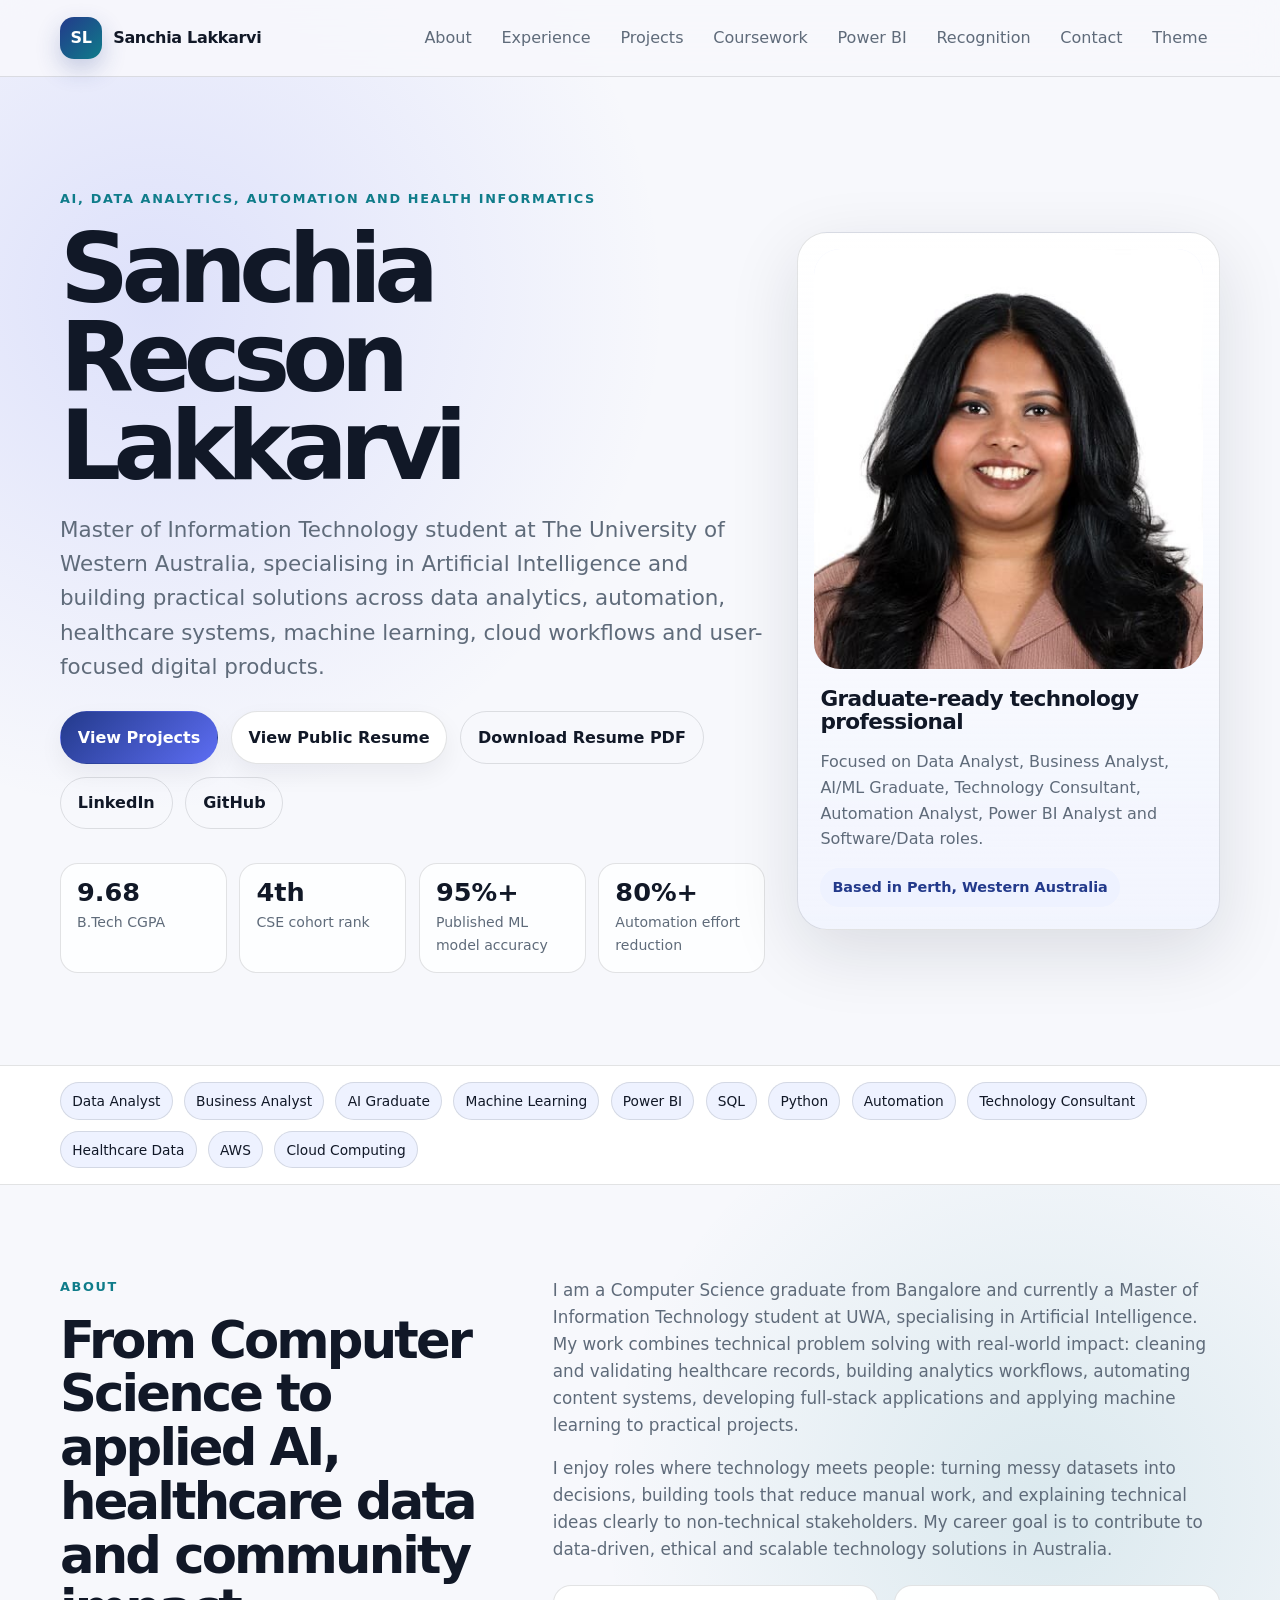
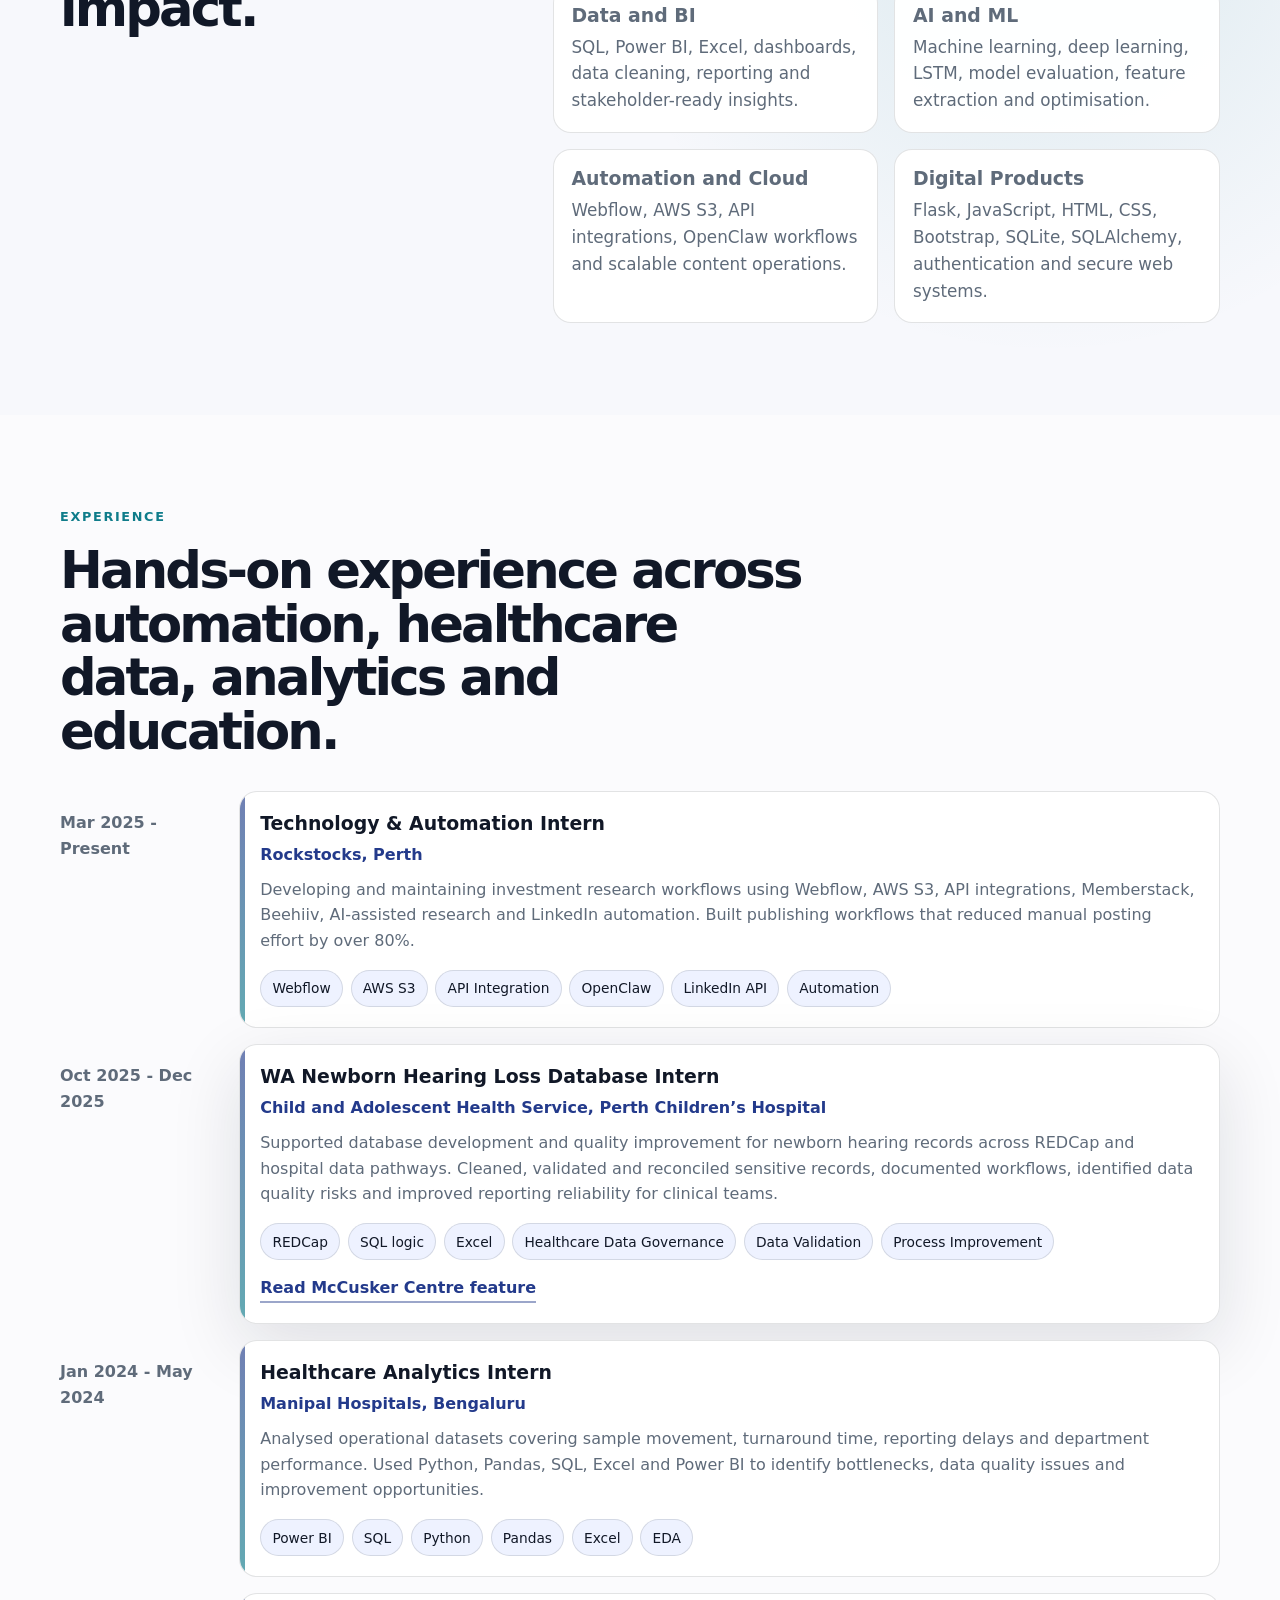
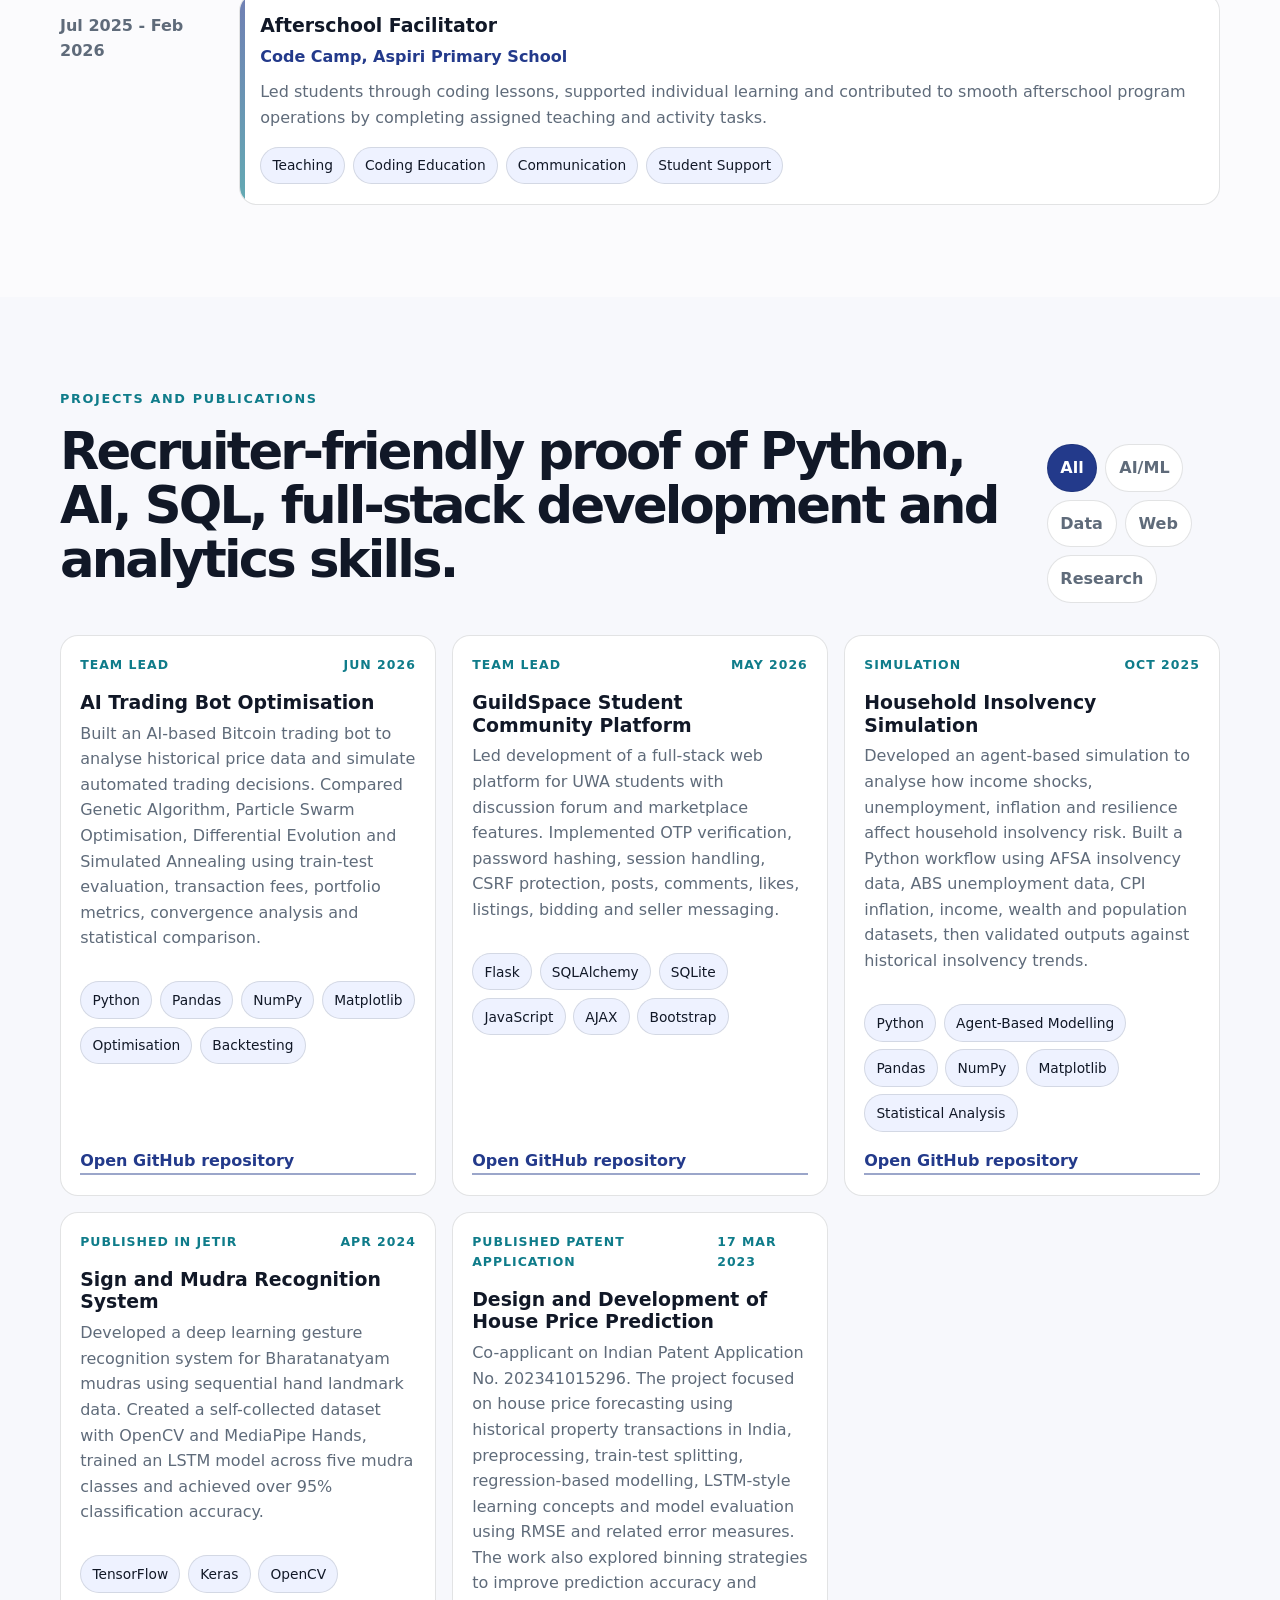
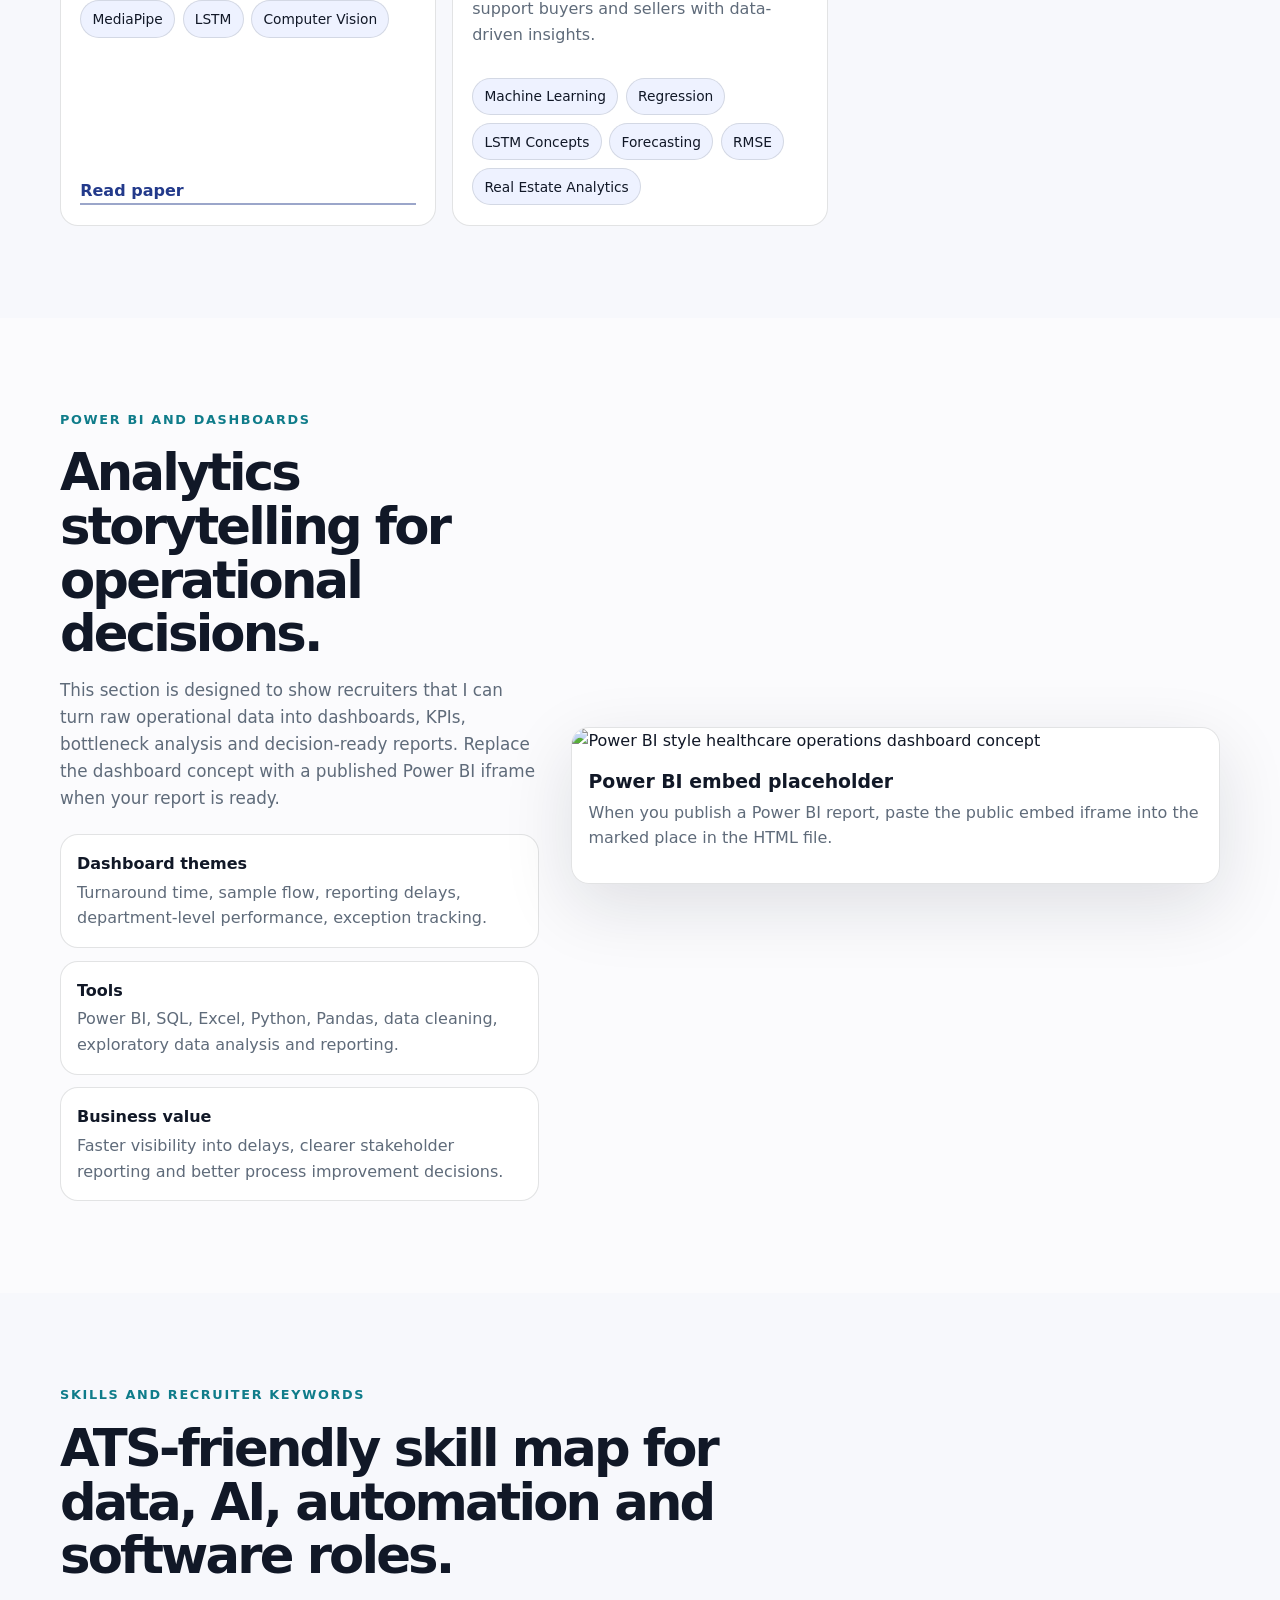
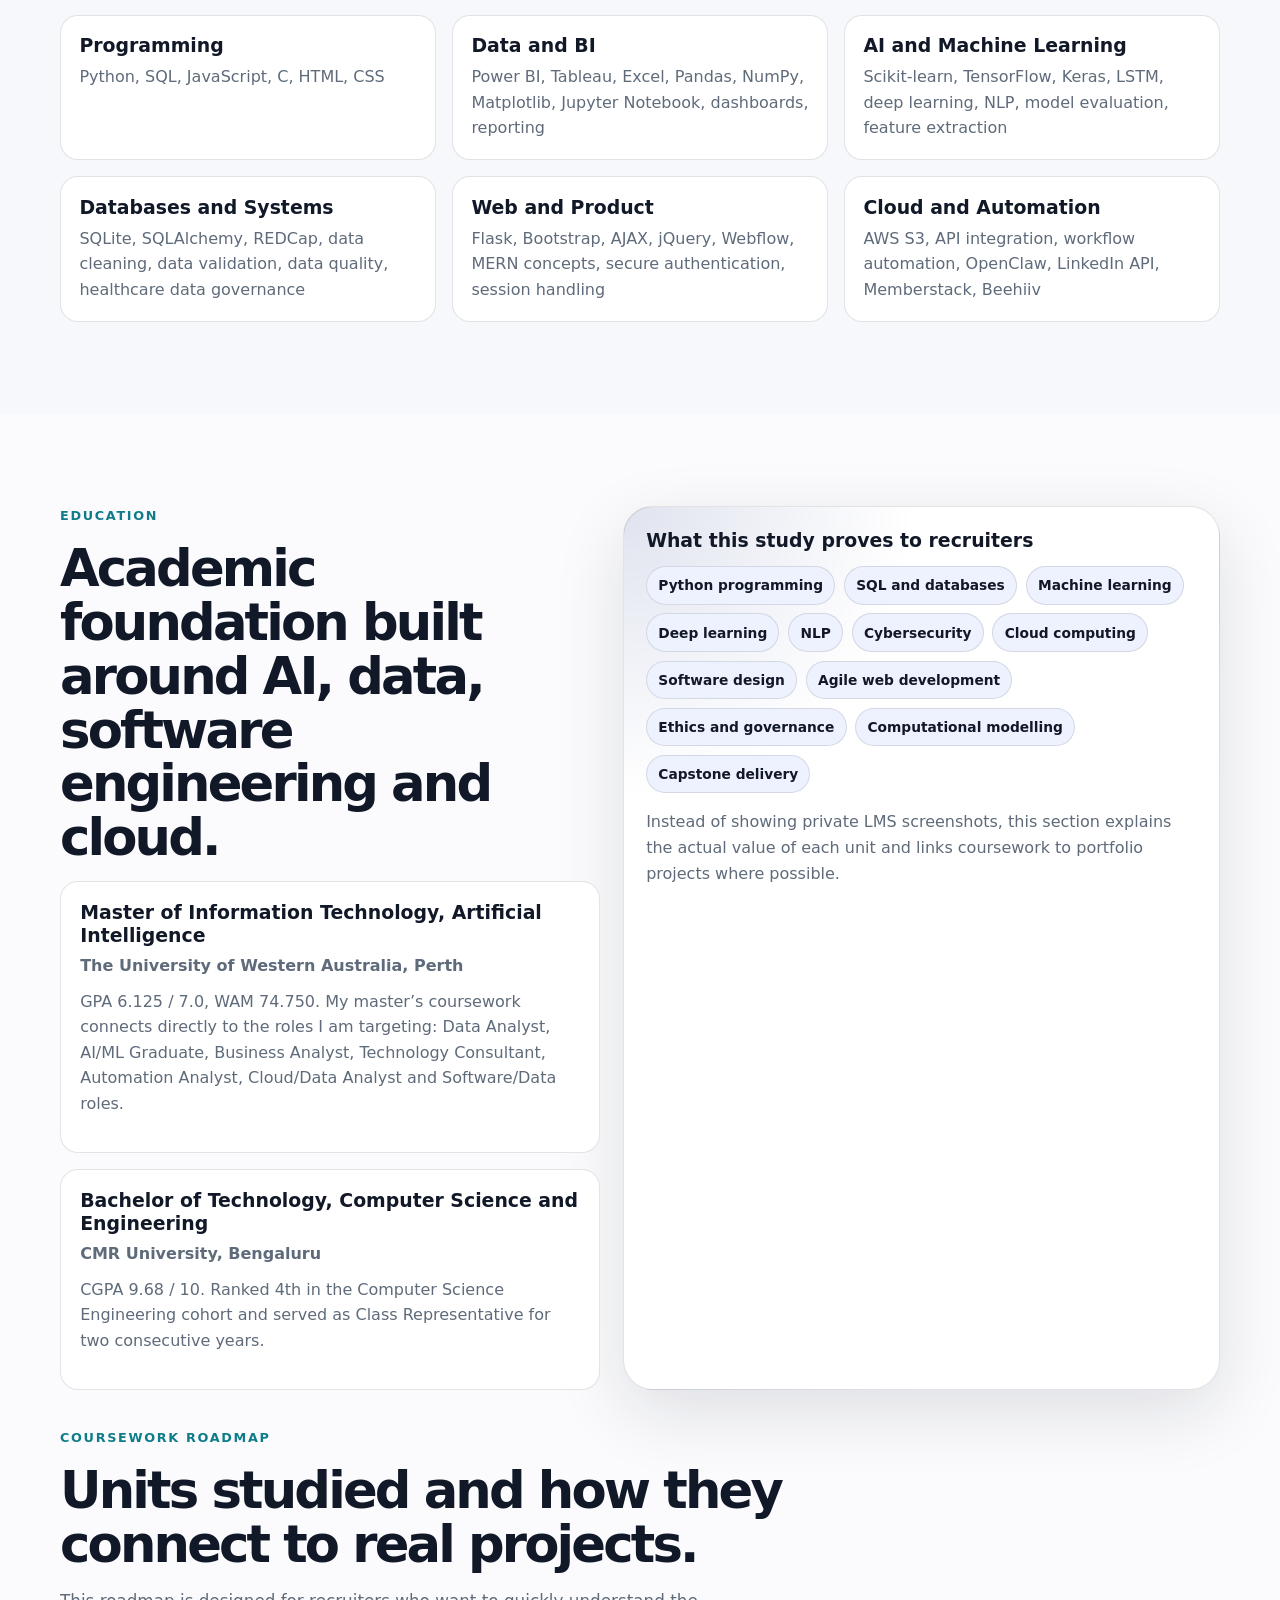
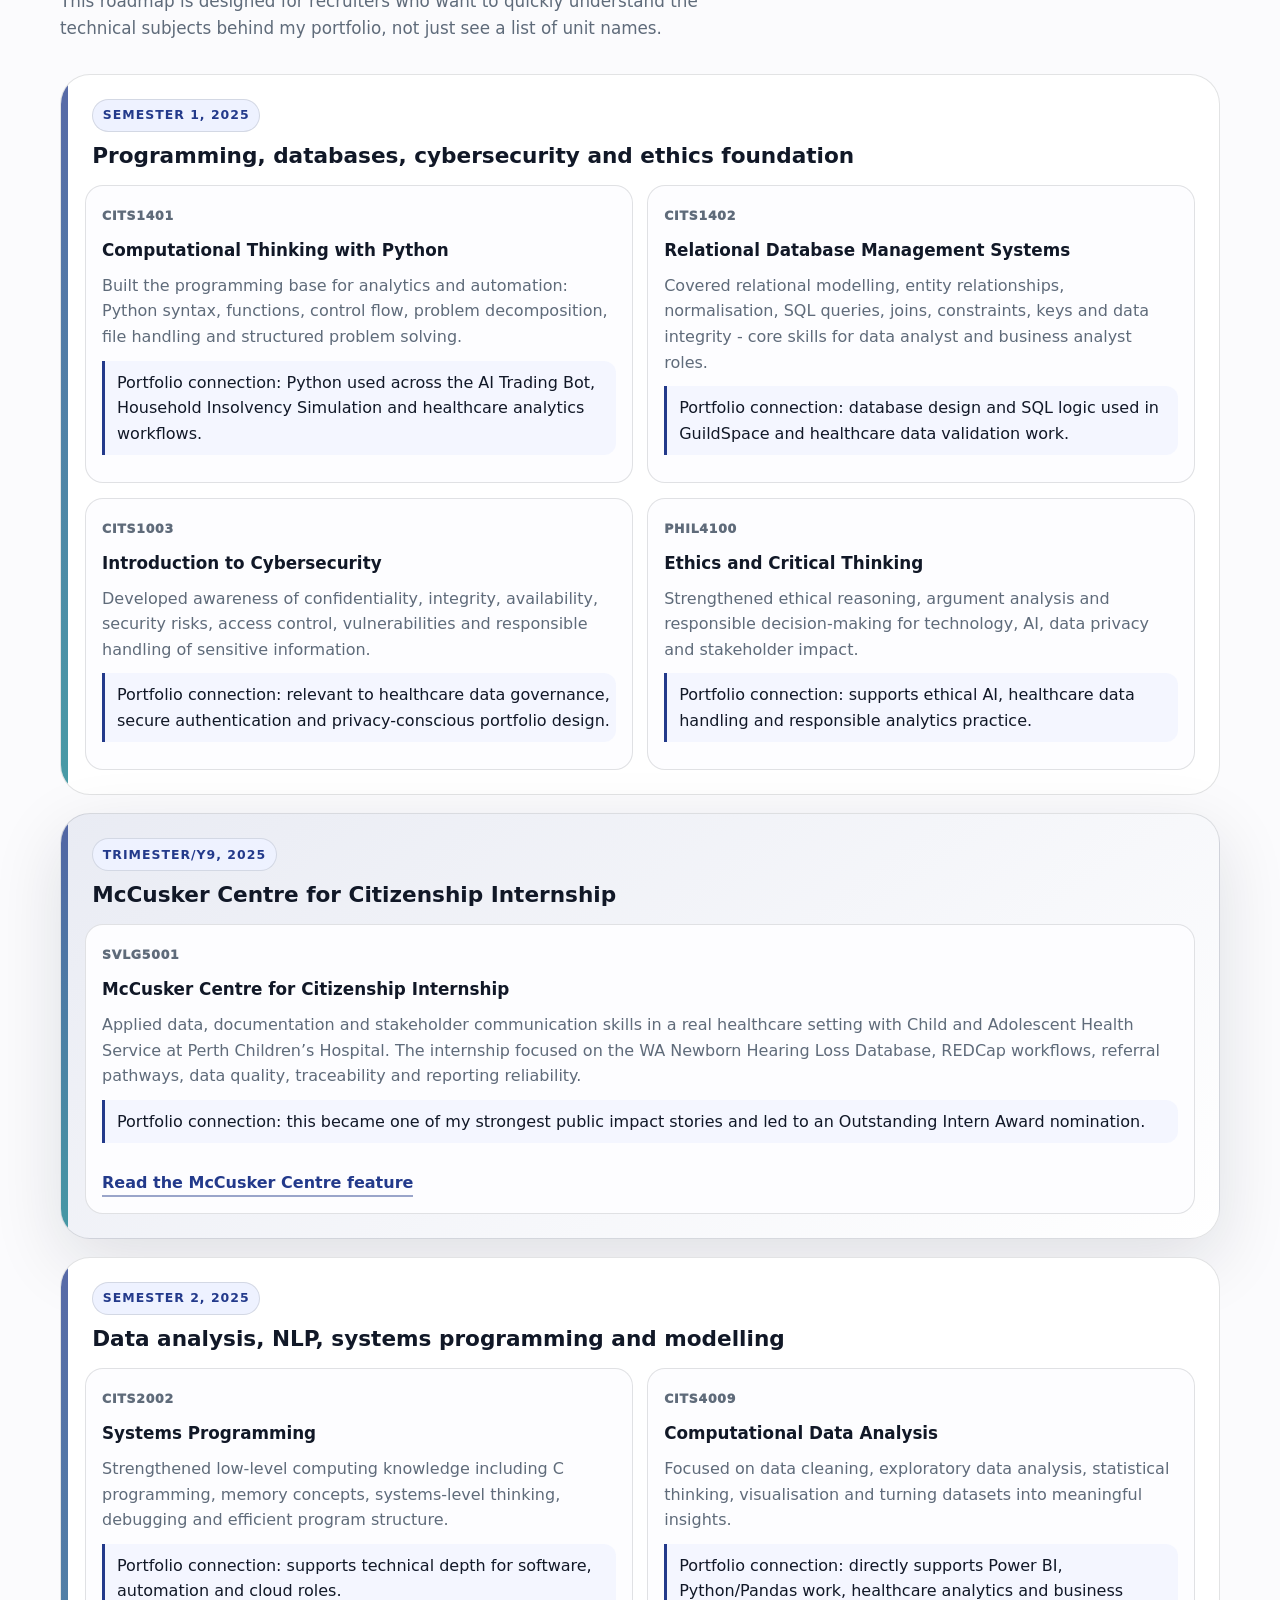
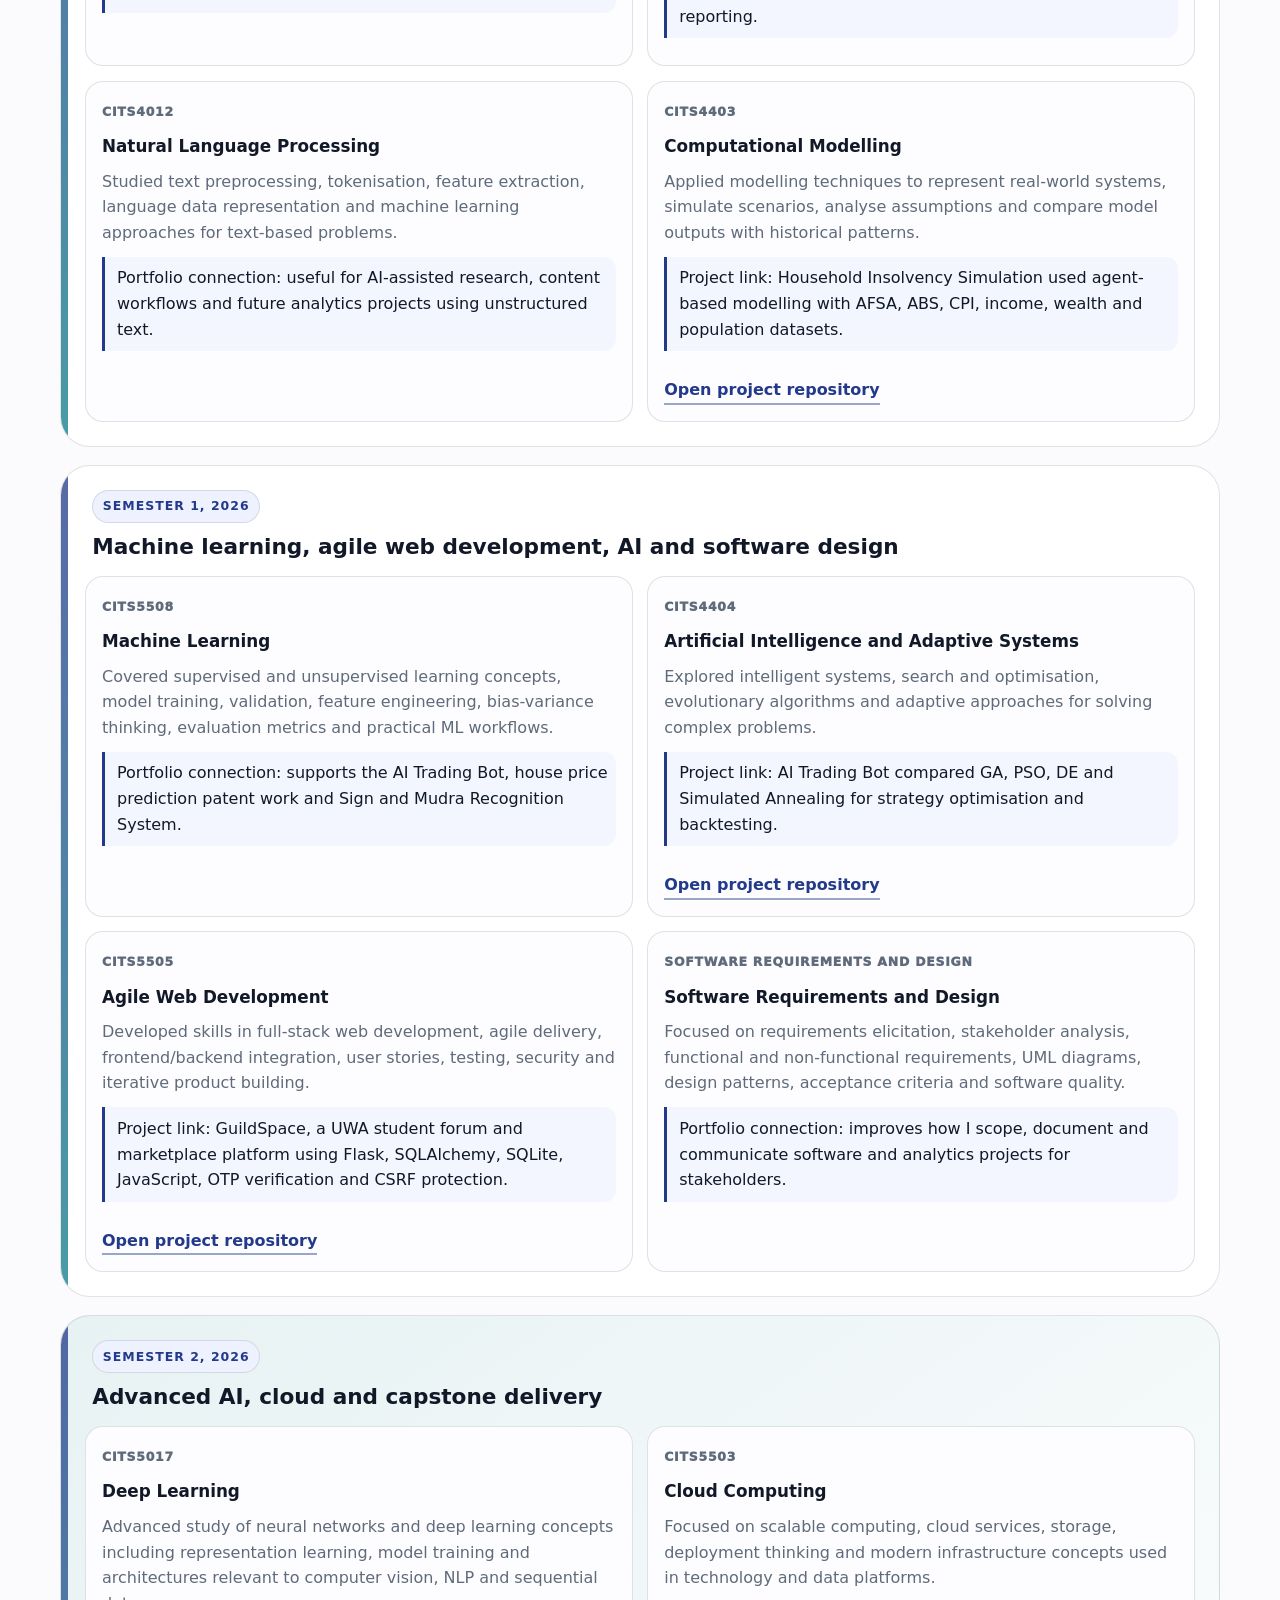
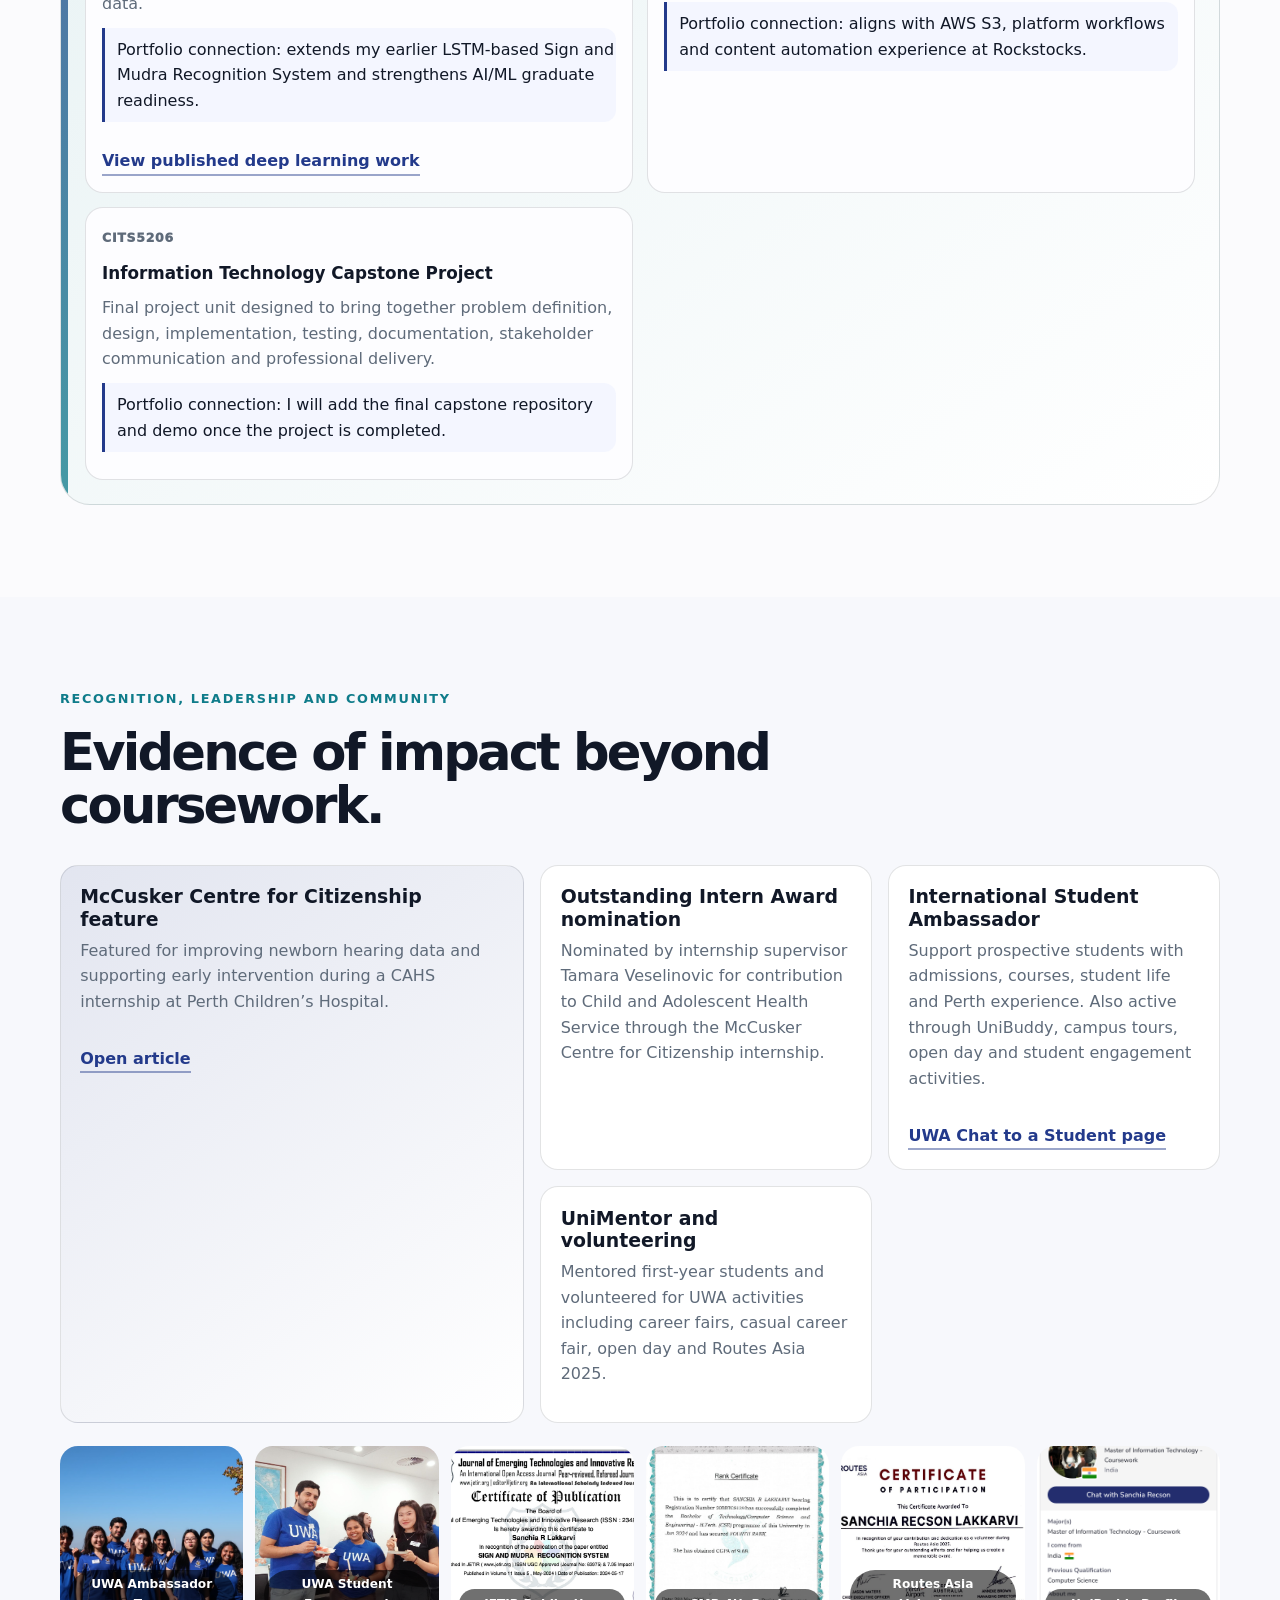
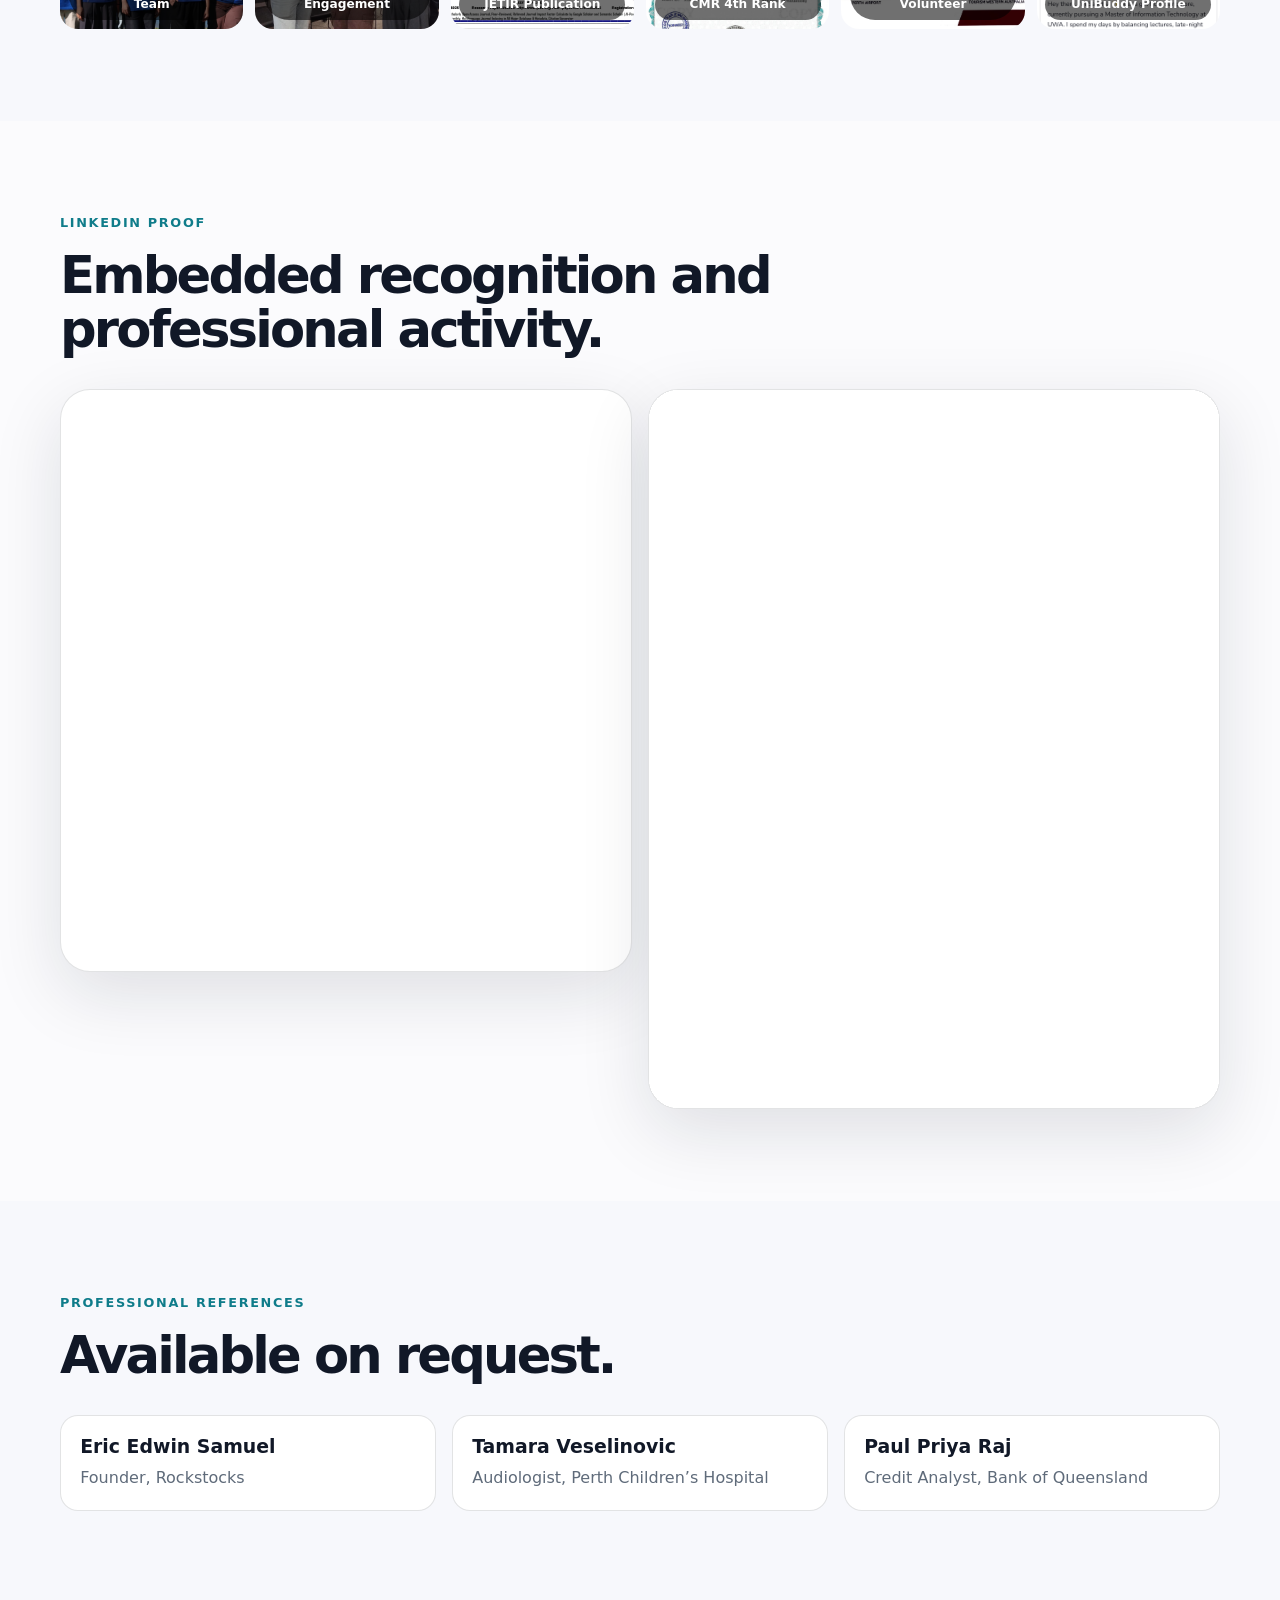
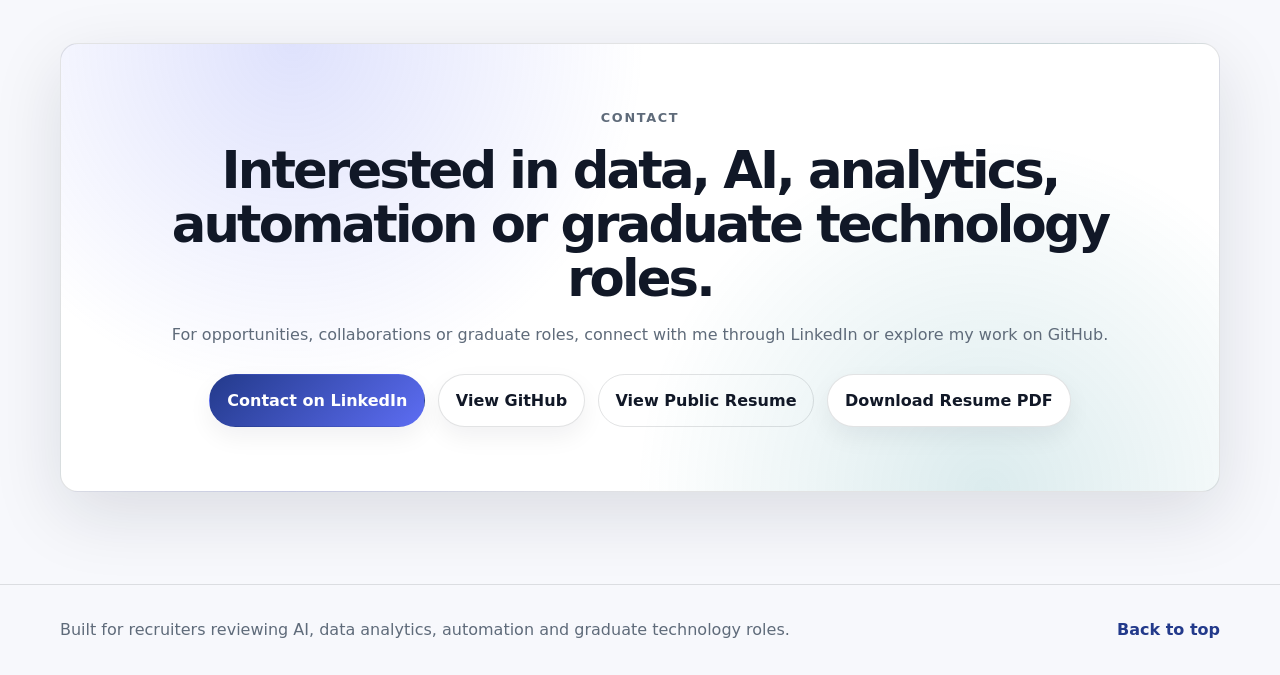
==== index.html @ d682b625 "Add professional portfolio website Uploaded portfolio website files with resume, projects, coursewor" ====
<!doctype html>
<html lang="en">
<head>
  <meta charset="utf-8">
  <meta name="viewport" content="width=device-width, initial-scale=1">
  <title>Sanchia Recson Lakkarvi | AI, Data Analytics & Automation Portfolio</title>
  <meta name="description" content="Portfolio of Sanchia Recson Lakkarvi, Master of Information Technology student at UWA specialising in Artificial Intelligence, data analytics, automation, healthcare data systems, Python, SQL, Power BI, AWS and machine learning.">
  <meta name="keywords" content="Sanchia Recson Lakkarvi, Data Analyst, Business Analyst, AI Graduate, Machine Learning, Python, SQL, Power BI, AWS, Automation, Healthcare Data, REDCap, Webflow, API Integration, UWA, Computer Science, Data Analytics, Technology Consultant, Software Developer, Business Analytics, Cloud Computing, Deep Learning, Natural Language Processing">
  <meta name="author" content="Sanchia Recson Lakkarvi">
  <meta property="og:title" content="Sanchia Recson Lakkarvi | AI, Data Analytics & Automation Portfolio">
  <meta property="og:description" content="AI, data analytics, automation, healthcare data, Power BI, Python, SQL and cloud-focused portfolio.">
  <meta property="og:type" content="website">
  <meta property="og:image" content="assets/img/profile.jpg">
  <meta name="theme-color" content="#233a8b">
  <link rel="canonical" href="https://sanchialakkarvi.github.io/">
  <link rel="stylesheet" href="assets/css/style.css">
  <link rel="manifest" href="manifest.webmanifest">
  <script type="application/ld+json">
  {
    "@context": "https://schema.org",
    "@type": "Person",
    "name": "Sanchia Recson Lakkarvi",
    "jobTitle": "Master of Information Technology student specialising in Artificial Intelligence, Data Analytics and Automation",
    "alumniOf": [
      {"@type": "CollegeOrUniversity", "name": "The University of Western Australia"},
      {"@type": "CollegeOrUniversity", "name": "CMR University"}
    ],
    "knowsAbout": ["Artificial Intelligence", "Machine Learning", "Data Analytics", "Python", "SQL", "Power BI", "AWS", "Automation", "Healthcare Data Governance", "REDCap", "Cloud Computing", "Natural Language Processing", "Deep Learning"],
    "url": "https://sanchialakkarvi.github.io/",
    "sameAs": [
      "https://www.linkedin.com/in/sanchialakkarvi/",
      "https://github.com/SanchiaLakkarvi"
    ]
  }
  </script>
</head>
<body>
  <a class="skip-link" href="#main">Skip to content</a>

  <header class="site-header" data-nav>
    <div class="container nav-wrap">
      <a class="brand" href="#home" aria-label="Sanchia home">
        <span class="brand-mark">SL</span>
        <span>Sanchia Lakkarvi</span>
      </a>
      <button class="nav-toggle" aria-label="Open menu" aria-expanded="false" data-nav-toggle>
        <span></span><span></span><span></span>
      </button>
      <nav class="nav" data-nav-menu>
        <a href="#about">About</a>
        <a href="#experience">Experience</a>
        <a href="#projects">Projects</a>
        <a href="#coursework">Coursework</a>
        <a href="#analytics">Power BI</a>
        <a href="#recognition">Recognition</a>
        <a href="#contact">Contact</a>
        <button class="theme-toggle" type="button" data-theme-toggle aria-label="Toggle theme">Theme</button>
      </nav>
    </div>
  </header>

  <main id="main">
    <section id="home" class="hero section-pad">
      <div class="container hero-grid">
        <div class="hero-content">
          <p class="eyebrow">AI, Data Analytics, Automation and Health Informatics</p>
          <h1>Sanchia Recson Lakkarvi</h1>
          <p class="hero-lead">Master of Information Technology student at The University of Western Australia, specialising in Artificial Intelligence and building practical solutions across data analytics, automation, healthcare systems, machine learning, cloud workflows and user-focused digital products.</p>
          <div class="hero-actions">
            <a class="btn primary" href="#projects">View Projects</a>
            <a class="btn" href="resume.html">View Public Resume</a>
            <a class="btn ghost" href="assets/docs/Sanchia_Recson_Lakkarvi_Public_Resume.pdf" target="_blank" rel="noopener">Download Resume PDF</a>
            <a class="btn ghost" href="https://www.linkedin.com/in/sanchialakkarvi/" target="_blank" rel="noopener">LinkedIn</a>
            <a class="btn ghost" href="https://github.com/SanchiaLakkarvi" target="_blank" rel="noopener">GitHub</a>
          </div>
          <div class="metric-strip" aria-label="Professional highlights">
            <div><strong>9.68</strong><span>B.Tech CGPA</span></div>
            <div><strong>4th</strong><span>CSE cohort rank</span></div>
            <div><strong>95%+</strong><span>Published ML model accuracy</span></div>
            <div><strong>80%+</strong><span>Automation effort reduction</span></div>
          </div>
        </div>
        <aside class="hero-card" aria-label="Profile card">
          <div class="profile-frame">
            <img src="assets/img/profile.jpg" alt="Professional portrait of Sanchia Recson Lakkarvi">
          </div>
          <div class="hero-card-body">
            <h2>Graduate-ready technology professional</h2>
            <p>Focused on Data Analyst, Business Analyst, AI/ML Graduate, Technology Consultant, Automation Analyst, Power BI Analyst and Software/Data roles.</p>
            <div class="availability">Based in Perth, Western Australia</div>
          </div>
        </aside>
      </div>
    </section>

    <section class="role-strip" aria-label="Target role keywords">
      <div class="container role-marquee">
        <span>Data Analyst</span>
        <span>Business Analyst</span>
        <span>AI Graduate</span>
        <span>Machine Learning</span>
        <span>Power BI</span>
        <span>SQL</span>
        <span>Python</span>
        <span>Automation</span>
        <span>Technology Consultant</span>
        <span>Healthcare Data</span>
        <span>AWS</span>
        <span>Cloud Computing</span>
      </div>
    </section>

    <section id="about" class="section-pad">
      <div class="container split">
        <div>
          <p class="section-label">About</p>
          <h2>From Computer Science to applied AI, healthcare data and community impact.</h2>
        </div>
        <div class="prose">
          <p>I am a Computer Science graduate from Bangalore and currently a Master of Information Technology student at UWA, specialising in Artificial Intelligence. My work combines technical problem solving with real-world impact: cleaning and validating healthcare records, building analytics workflows, automating content systems, developing full-stack applications and applying machine learning to practical projects.</p>
          <p>I enjoy roles where technology meets people: turning messy datasets into decisions, building tools that reduce manual work, and explaining technical ideas clearly to non-technical stakeholders. My career goal is to contribute to data-driven, ethical and scalable technology solutions in Australia.</p>
          <div class="focus-grid">
            <div class="focus-card"><h3>Data and BI</h3><p>SQL, Power BI, Excel, dashboards, data cleaning, reporting and stakeholder-ready insights.</p></div>
            <div class="focus-card"><h3>AI and ML</h3><p>Machine learning, deep learning, LSTM, model evaluation, feature extraction and optimisation.</p></div>
            <div class="focus-card"><h3>Automation and Cloud</h3><p>Webflow, AWS S3, API integrations, OpenClaw workflows and scalable content operations.</p></div>
            <div class="focus-card"><h3>Digital Products</h3><p>Flask, JavaScript, HTML, CSS, Bootstrap, SQLite, SQLAlchemy, authentication and secure web systems.</p></div>
          </div>
        </div>
      </div>
    </section>

    <section id="experience" class="section-pad alt">
      <div class="container">
        <div class="section-head">
          <p class="section-label">Experience</p>
          <h2>Hands-on experience across automation, healthcare data, analytics and education.</h2>
        </div>
        <div class="timeline">
          <article class="timeline-item">
            <div class="time">Mar 2025 - Present</div>
            <div class="timeline-card">
              <h3>Technology & Automation Intern</h3>
              <p class="org">Rockstocks, Perth</p>
              <p>Developing and maintaining investment research workflows using Webflow, AWS S3, API integrations, Memberstack, Beehiiv, AI-assisted research and LinkedIn automation. Built publishing workflows that reduced manual posting effort by over 80%.</p>
              <div class="tags"><span>Webflow</span><span>AWS S3</span><span>API Integration</span><span>OpenClaw</span><span>LinkedIn API</span><span>Automation</span></div>
            </div>
          </article>
          <article class="timeline-item">
            <div class="time">Oct 2025 - Dec 2025</div>
            <div class="timeline-card feature-border">
              <h3>WA Newborn Hearing Loss Database Intern</h3>
              <p class="org">Child and Adolescent Health Service, Perth Children’s Hospital</p>
              <p>Supported database development and quality improvement for newborn hearing records across REDCap and hospital data pathways. Cleaned, validated and reconciled sensitive records, documented workflows, identified data quality risks and improved reporting reliability for clinical teams.</p>
              <div class="tags"><span>REDCap</span><span>SQL logic</span><span>Excel</span><span>Healthcare Data Governance</span><span>Data Validation</span><span>Process Improvement</span></div>
              <a class="text-link" href="https://mccuskercentre.uwa.edu.au/news/sanchia-cahs" target="_blank" rel="noopener">Read McCusker Centre feature</a>
            </div>
          </article>
          <article class="timeline-item">
            <div class="time">Jan 2024 - May 2024</div>
            <div class="timeline-card">
              <h3>Healthcare Analytics Intern</h3>
              <p class="org">Manipal Hospitals, Bengaluru</p>
              <p>Analysed operational datasets covering sample movement, turnaround time, reporting delays and department performance. Used Python, Pandas, SQL, Excel and Power BI to identify bottlenecks, data quality issues and improvement opportunities.</p>
              <div class="tags"><span>Power BI</span><span>SQL</span><span>Python</span><span>Pandas</span><span>Excel</span><span>EDA</span></div>
            </div>
          </article>
          <article class="timeline-item">
            <div class="time">Jul 2025 - Feb 2026</div>
            <div class="timeline-card">
              <h3>Afterschool Facilitator</h3>
              <p class="org">Code Camp, Aspiri Primary School</p>
              <p>Led students through coding lessons, supported individual learning and contributed to smooth afterschool program operations by completing assigned teaching and activity tasks.</p>
              <div class="tags"><span>Teaching</span><span>Coding Education</span><span>Communication</span><span>Student Support</span></div>
            </div>
          </article>
        </div>
      </div>
    </section>

    <section id="projects" class="section-pad">
      <div class="container">
        <div class="section-head row-head">
          <div>
            <p class="section-label">Projects and publications</p>
            <h2>Recruiter-friendly proof of Python, AI, SQL, full-stack development and analytics skills.</h2>
          </div>
          <div class="filters" aria-label="Project filters">
            <button class="filter-btn active" data-filter="all">All</button>
            <button class="filter-btn" data-filter="ai">AI/ML</button>
            <button class="filter-btn" data-filter="data">Data</button>
            <button class="filter-btn" data-filter="web">Web</button>
            <button class="filter-btn" data-filter="research">Research</button>
          </div>
        </div>
        <div class="project-grid" data-project-grid>
          <article class="project-card" data-category="ai data">
            <div class="project-top"><span>Team Lead</span><span>Jun 2026</span></div>
            <h3>AI Trading Bot Optimisation</h3>
            <p>Built an AI-based Bitcoin trading bot to analyse historical price data and simulate automated trading decisions. Compared Genetic Algorithm, Particle Swarm Optimisation, Differential Evolution and Simulated Annealing using train-test evaluation, transaction fees, portfolio metrics, convergence analysis and statistical comparison.</p>
            <div class="tags"><span>Python</span><span>Pandas</span><span>NumPy</span><span>Matplotlib</span><span>Optimisation</span><span>Backtesting</span></div>
            <a class="card-link" href="https://github.com/SanchiaLakkarvi/ai-trading-bot-optimisation" target="_blank" rel="noopener">Open GitHub repository</a>
          </article>

          <article class="project-card" data-category="web data">
            <div class="project-top"><span>Team Lead</span><span>May 2026</span></div>
            <h3>GuildSpace Student Community Platform</h3>
            <p>Led development of a full-stack web platform for UWA students with discussion forum and marketplace features. Implemented OTP verification, password hashing, session handling, CSRF protection, posts, comments, likes, listings, bidding and seller messaging.</p>
            <div class="tags"><span>Flask</span><span>SQLAlchemy</span><span>SQLite</span><span>JavaScript</span><span>AJAX</span><span>Bootstrap</span></div>
            <a class="card-link" href="https://github.com/SanchiaLakkarvi/GuildSpace" target="_blank" rel="noopener">Open GitHub repository</a>
          </article>

          <article class="project-card" data-category="data ai">
            <div class="project-top"><span>Simulation</span><span>Oct 2025</span></div>
            <h3>Household Insolvency Simulation</h3>
            <p>Developed an agent-based simulation to analyse how income shocks, unemployment, inflation and resilience affect household insolvency risk. Built a Python workflow using AFSA insolvency data, ABS unemployment data, CPI inflation, income, wealth and population datasets, then validated outputs against historical insolvency trends.</p>
            <div class="tags"><span>Python</span><span>Agent-Based Modelling</span><span>Pandas</span><span>NumPy</span><span>Matplotlib</span><span>Statistical Analysis</span></div>
            <a class="card-link" href="https://github.com/amritanshkm/CITS4403-Project" target="_blank" rel="noopener">Open GitHub repository</a>
          </article>

          <article class="project-card" data-category="ai research">
            <div class="project-top"><span>Published in JETIR</span><span>Apr 2024</span></div>
            <h3>Sign and Mudra Recognition System</h3>
            <p>Developed a deep learning gesture recognition system for Bharatanatyam mudras using sequential hand landmark data. Created a self-collected dataset with OpenCV and MediaPipe Hands, trained an LSTM model across five mudra classes and achieved over 95% classification accuracy.</p>
            <div class="tags"><span>TensorFlow</span><span>Keras</span><span>OpenCV</span><span>MediaPipe</span><span>LSTM</span><span>Computer Vision</span></div>
            <a class="card-link" href="https://www.jetir.org/view?paper=JETIRGG06025" target="_blank" rel="noopener">Read paper</a>
          </article>

          <article class="project-card" data-category="ai data research">
            <div class="project-top"><span>Published patent application</span><span>17 Mar 2023</span></div>
            <h3>Design and Development of House Price Prediction</h3>
            <p>Co-applicant on Indian Patent Application No. 202341015296. The project focused on house price forecasting using historical property transactions in India, preprocessing, train-test splitting, regression-based modelling, LSTM-style learning concepts and model evaluation using RMSE and related error measures. The work also explored binning strategies to improve prediction accuracy and support buyers and sellers with data-driven insights.</p>
            <div class="tags"><span>Machine Learning</span><span>Regression</span><span>LSTM Concepts</span><span>Forecasting</span><span>RMSE</span><span>Real Estate Analytics</span></div>
          </article>
        </div>
      </div>
    </section>

    <section id="analytics" class="section-pad alt">
      <div class="container analytics-grid">
        <div>
          <p class="section-label">Power BI and dashboards</p>
          <h2>Analytics storytelling for operational decisions.</h2>
          <p class="prose narrow">This section is designed to show recruiters that I can turn raw operational data into dashboards, KPIs, bottleneck analysis and decision-ready reports. Replace the dashboard concept with a published Power BI iframe when your report is ready.</p>
          <div class="analytics-list">
            <div><strong>Dashboard themes</strong><span>Turnaround time, sample flow, reporting delays, department-level performance, exception tracking.</span></div>
            <div><strong>Tools</strong><span>Power BI, SQL, Excel, Python, Pandas, data cleaning, exploratory data analysis and reporting.</span></div>
            <div><strong>Business value</strong><span>Faster visibility into delays, clearer stakeholder reporting and better process improvement decisions.</span></div>
          </div>
        </div>
        <div class="dashboard-card">
          <img src="assets/img/powerbi-dashboard-concept.svg" alt="Power BI style healthcare operations dashboard concept">
          <div class="dashboard-note">
            <h3>Power BI embed placeholder</h3>
            <p>When you publish a Power BI report, paste the public embed iframe into the marked place in the HTML file.</p>
          </div>
        </div>
      </div>
    </section>

    <section id="skills" class="section-pad">
      <div class="container">
        <div class="section-head">
          <p class="section-label">Skills and recruiter keywords</p>
          <h2>ATS-friendly skill map for data, AI, automation and software roles.</h2>
        </div>
        <div class="skills-layout">
          <div class="skill-card"><h3>Programming</h3><p>Python, SQL, JavaScript, C, HTML, CSS</p></div>
          <div class="skill-card"><h3>Data and BI</h3><p>Power BI, Tableau, Excel, Pandas, NumPy, Matplotlib, Jupyter Notebook, dashboards, reporting</p></div>
          <div class="skill-card"><h3>AI and Machine Learning</h3><p>Scikit-learn, TensorFlow, Keras, LSTM, deep learning, NLP, model evaluation, feature extraction</p></div>
          <div class="skill-card"><h3>Databases and Systems</h3><p>SQLite, SQLAlchemy, REDCap, data cleaning, data validation, data quality, healthcare data governance</p></div>
          <div class="skill-card"><h3>Web and Product</h3><p>Flask, Bootstrap, AJAX, jQuery, Webflow, MERN concepts, secure authentication, session handling</p></div>
          <div class="skill-card"><h3>Cloud and Automation</h3><p>AWS S3, API integration, workflow automation, OpenClaw, LinkedIn API, Memberstack, Beehiiv</p></div>
        </div>
      </div>
    </section>

    <section id="education" class="section-pad alt">
      <div class="container education-grid">
        <div>
          <p class="section-label">Education</p>
          <h2>Academic foundation built around AI, data, software engineering and cloud.</h2>
          <div class="edu-card">
            <h3>Master of Information Technology, Artificial Intelligence</h3>
            <p class="org">The University of Western Australia, Perth</p>
            <p>GPA 6.125 / 7.0, WAM 74.750. My master’s coursework connects directly to the roles I am targeting: Data Analyst, AI/ML Graduate, Business Analyst, Technology Consultant, Automation Analyst, Cloud/Data Analyst and Software/Data roles.</p>
          </div>
          <div class="edu-card">
            <h3>Bachelor of Technology, Computer Science and Engineering</h3>
            <p class="org">CMR University, Bengaluru</p>
            <p>CGPA 9.68 / 10. Ranked 4th in the Computer Science Engineering cohort and served as Class Representative for two consecutive years.</p>
          </div>
        </div>
        <div class="course-summary">
          <h3>What this study proves to recruiters</h3>
          <div class="learning-pills">
            <span>Python programming</span>
            <span>SQL and databases</span>
            <span>Machine learning</span>
            <span>Deep learning</span>
            <span>NLP</span>
            <span>Cybersecurity</span>
            <span>Cloud computing</span>
            <span>Software design</span>
            <span>Agile web development</span>
            <span>Ethics and governance</span>
            <span>Computational modelling</span>
            <span>Capstone delivery</span>
          </div>
          <p>Instead of showing private LMS screenshots, this section explains the actual value of each unit and links coursework to portfolio projects where possible.</p>
        </div>
      </div>

      <div id="coursework" class="container coursework-block">
        <div class="section-head">
          <p class="section-label">Coursework roadmap</p>
          <h2>Units studied and how they connect to real projects.</h2>
          <p class="prose narrow">This roadmap is designed for recruiters who want to quickly understand the technical subjects behind my portfolio, not just see a list of unit names.</p>
        </div>

        <div class="semester-roadmap">
          <article class="semester-card">
            <div class="semester-head">
              <span>Semester 1, 2025</span>
              <h3>Programming, databases, cybersecurity and ethics foundation</h3>
            </div>
            <div class="unit-grid">
              <div class="unit-card">
                <p class="unit-code">CITS1401</p>
                <h4>Computational Thinking with Python</h4>
                <p>Built the programming base for analytics and automation: Python syntax, functions, control flow, problem decomposition, file handling and structured problem solving.</p>
                <p class="unit-project">Portfolio connection: Python used across the AI Trading Bot, Household Insolvency Simulation and healthcare analytics workflows.</p>
              </div>
              <div class="unit-card">
                <p class="unit-code">CITS1402</p>
                <h4>Relational Database Management Systems</h4>
                <p>Covered relational modelling, entity relationships, normalisation, SQL queries, joins, constraints, keys and data integrity - core skills for data analyst and business analyst roles.</p>
                <p class="unit-project">Portfolio connection: database design and SQL logic used in GuildSpace and healthcare data validation work.</p>
              </div>
              <div class="unit-card">
                <p class="unit-code">CITS1003</p>
                <h4>Introduction to Cybersecurity</h4>
                <p>Developed awareness of confidentiality, integrity, availability, security risks, access control, vulnerabilities and responsible handling of sensitive information.</p>
                <p class="unit-project">Portfolio connection: relevant to healthcare data governance, secure authentication and privacy-conscious portfolio design.</p>
              </div>
              <div class="unit-card">
                <p class="unit-code">PHIL4100</p>
                <h4>Ethics and Critical Thinking</h4>
                <p>Strengthened ethical reasoning, argument analysis and responsible decision-making for technology, AI, data privacy and stakeholder impact.</p>
                <p class="unit-project">Portfolio connection: supports ethical AI, healthcare data handling and responsible analytics practice.</p>
              </div>
            </div>
          </article>

          <article class="semester-card highlight-semester">
            <div class="semester-head">
              <span>Trimester/Y9, 2025</span>
              <h3>McCusker Centre for Citizenship Internship</h3>
            </div>
            <div class="unit-grid one-col">
              <div class="unit-card">
                <p class="unit-code">SVLG5001</p>
                <h4>McCusker Centre for Citizenship Internship</h4>
                <p>Applied data, documentation and stakeholder communication skills in a real healthcare setting with Child and Adolescent Health Service at Perth Children’s Hospital. The internship focused on the WA Newborn Hearing Loss Database, REDCap workflows, referral pathways, data quality, traceability and reporting reliability.</p>
                <p class="unit-project">Portfolio connection: this became one of my strongest public impact stories and led to an Outstanding Intern Award nomination.</p>
                <a class="text-link" href="https://mccuskercentre.uwa.edu.au/news/sanchia-cahs" target="_blank" rel="noopener">Read the McCusker Centre feature</a>
              </div>
            </div>
          </article>

          <article class="semester-card">
            <div class="semester-head">
              <span>Semester 2, 2025</span>
              <h3>Data analysis, NLP, systems programming and modelling</h3>
            </div>
            <div class="unit-grid">
              <div class="unit-card">
                <p class="unit-code">CITS2002</p>
                <h4>Systems Programming</h4>
                <p>Strengthened low-level computing knowledge including C programming, memory concepts, systems-level thinking, debugging and efficient program structure.</p>
                <p class="unit-project">Portfolio connection: supports technical depth for software, automation and cloud roles.</p>
              </div>
              <div class="unit-card">
                <p class="unit-code">CITS4009</p>
                <h4>Computational Data Analysis</h4>
                <p>Focused on data cleaning, exploratory data analysis, statistical thinking, visualisation and turning datasets into meaningful insights.</p>
                <p class="unit-project">Portfolio connection: directly supports Power BI, Python/Pandas work, healthcare analytics and business reporting.</p>
              </div>
              <div class="unit-card">
                <p class="unit-code">CITS4012</p>
                <h4>Natural Language Processing</h4>
                <p>Studied text preprocessing, tokenisation, feature extraction, language data representation and machine learning approaches for text-based problems.</p>
                <p class="unit-project">Portfolio connection: useful for AI-assisted research, content workflows and future analytics projects using unstructured text.</p>
              </div>
              <div class="unit-card">
                <p class="unit-code">CITS4403</p>
                <h4>Computational Modelling</h4>
                <p>Applied modelling techniques to represent real-world systems, simulate scenarios, analyse assumptions and compare model outputs with historical patterns.</p>
                <p class="unit-project">Project link: Household Insolvency Simulation used agent-based modelling with AFSA, ABS, CPI, income, wealth and population datasets.</p>
                <a class="text-link" href="https://github.com/amritanshkm/CITS4403-Project" target="_blank" rel="noopener">Open project repository</a>
              </div>
            </div>
          </article>

          <article class="semester-card">
            <div class="semester-head">
              <span>Semester 1, 2026</span>
              <h3>Machine learning, agile web development, AI and software design</h3>
            </div>
            <div class="unit-grid">
              <div class="unit-card">
                <p class="unit-code">CITS5508</p>
                <h4>Machine Learning</h4>
                <p>Covered supervised and unsupervised learning concepts, model training, validation, feature engineering, bias-variance thinking, evaluation metrics and practical ML workflows.</p>
                <p class="unit-project">Portfolio connection: supports the AI Trading Bot, house price prediction patent work and Sign and Mudra Recognition System.</p>
              </div>
              <div class="unit-card">
                <p class="unit-code">CITS4404</p>
                <h4>Artificial Intelligence and Adaptive Systems</h4>
                <p>Explored intelligent systems, search and optimisation, evolutionary algorithms and adaptive approaches for solving complex problems.</p>
                <p class="unit-project">Project link: AI Trading Bot compared GA, PSO, DE and Simulated Annealing for strategy optimisation and backtesting.</p>
                <a class="text-link" href="https://github.com/SanchiaLakkarvi/ai-trading-bot-optimisation" target="_blank" rel="noopener">Open project repository</a>
              </div>
              <div class="unit-card">
                <p class="unit-code">CITS5505</p>
                <h4>Agile Web Development</h4>
                <p>Developed skills in full-stack web development, agile delivery, frontend/backend integration, user stories, testing, security and iterative product building.</p>
                <p class="unit-project">Project link: GuildSpace, a UWA student forum and marketplace platform using Flask, SQLAlchemy, SQLite, JavaScript, OTP verification and CSRF protection.</p>
                <a class="text-link" href="https://github.com/SanchiaLakkarvi/GuildSpace" target="_blank" rel="noopener">Open project repository</a>
              </div>
              <div class="unit-card">
                <p class="unit-code">Software Requirements and Design</p>
                <h4>Software Requirements and Design</h4>
                <p>Focused on requirements elicitation, stakeholder analysis, functional and non-functional requirements, UML diagrams, design patterns, acceptance criteria and software quality.</p>
                <p class="unit-project">Portfolio connection: improves how I scope, document and communicate software and analytics projects for stakeholders.</p>
              </div>
            </div>
          </article>

          <article class="semester-card future-semester">
            <div class="semester-head">
              <span>Semester 2, 2026</span>
              <h3>Advanced AI, cloud and capstone delivery</h3>
            </div>
            <div class="unit-grid">
              <div class="unit-card">
                <p class="unit-code">CITS5017</p>
                <h4>Deep Learning</h4>
                <p>Advanced study of neural networks and deep learning concepts including representation learning, model training and architectures relevant to computer vision, NLP and sequential data.</p>
                <p class="unit-project">Portfolio connection: extends my earlier LSTM-based Sign and Mudra Recognition System and strengthens AI/ML graduate readiness.</p>
                <a class="text-link" href="https://www.jetir.org/view?paper=JETIRGG06025" target="_blank" rel="noopener">View published deep learning work</a>
              </div>
              <div class="unit-card">
                <p class="unit-code">CITS5503</p>
                <h4>Cloud Computing</h4>
                <p>Focused on scalable computing, cloud services, storage, deployment thinking and modern infrastructure concepts used in technology and data platforms.</p>
                <p class="unit-project">Portfolio connection: aligns with AWS S3, platform workflows and content automation experience at Rockstocks.</p>
              </div>
              <div class="unit-card">
                <p class="unit-code">CITS5206</p>
                <h4>Information Technology Capstone Project</h4>
                <p>Final project unit designed to bring together problem definition, design, implementation, testing, documentation, stakeholder communication and professional delivery.</p>
                <p class="unit-project">Portfolio connection: I will add the final capstone repository and demo once the project is completed.</p>
              </div>
            </div>
          </article>
        </div>
      </div>
    </section>

    <section id="recognition" class="section-pad">
      <div class="container">
        <div class="section-head">
          <p class="section-label">Recognition, leadership and community</p>
          <h2>Evidence of impact beyond coursework.</h2>
        </div>
        <div class="recognition-grid">
          <article class="recognition-card main-recognition">
            <h3>McCusker Centre for Citizenship feature</h3>
            <p>Featured for improving newborn hearing data and supporting early intervention during a CAHS internship at Perth Children’s Hospital.</p>
            <a class="text-link" href="https://mccuskercentre.uwa.edu.au/news/sanchia-cahs" target="_blank" rel="noopener">Open article</a>
          </article>
          <article class="recognition-card">
            <h3>Outstanding Intern Award nomination</h3>
            <p>Nominated by internship supervisor Tamara Veselinovic for contribution to Child and Adolescent Health Service through the McCusker Centre for Citizenship internship.</p>
          </article>
          <article class="recognition-card">
            <h3>International Student Ambassador</h3>
            <p>Support prospective students with admissions, courses, student life and Perth experience. Also active through UniBuddy, campus tours, open day and student engagement activities.</p>
            <a class="text-link" href="https://www.uwa.edu.au/study/support-information/international-students/chat-to-a-student" target="_blank" rel="noopener">UWA Chat to a Student page</a>
          </article>
          <article class="recognition-card">
            <h3>UniMentor and volunteering</h3>
            <p>Mentored first-year students and volunteered for UWA activities including career fairs, casual career fair, open day and Routes Asia 2025.</p>
          </article>
        </div>

        <div class="gallery" aria-label="Portfolio image gallery">
          <button class="gallery-item" data-img="assets/img/ambassador-team.jpg"><img src="assets/img/ambassador-team.jpg" alt="Sanchia with UWA ambassador team near the river"><span>UWA Ambassador Team</span></button>
          <button class="gallery-item" data-img="assets/img/ambassador-indoor.jpg"><img src="assets/img/ambassador-indoor.jpg" alt="Sanchia at a UWA student engagement activity"><span>UWA Student Engagement</span></button>
          <button class="gallery-item" data-img="assets/img/jetir-certificate.jpg"><img src="assets/img/jetir-certificate.jpg" alt="JETIR publication certificate for Sign and Mudra Recognition System"><span>JETIR Publication</span></button>
          <button class="gallery-item" data-img="assets/img/cmr-rank-certificate.jpg"><img src="assets/img/cmr-rank-certificate.jpg" alt="CMR University rank certificate showing fourth rank"><span>CMR 4th Rank</span></button>
          <button class="gallery-item" data-img="assets/img/routes-asia-certificate.jpg"><img src="assets/img/routes-asia-certificate.jpg" alt="Routes Asia volunteer certificate"><span>Routes Asia Volunteer</span></button>
          <button class="gallery-item" data-img="assets/img/unibuddy-profile.png"><img src="assets/img/unibuddy-profile.png" alt="UWA UniBuddy profile screenshot"><span>UniBuddy Profile</span></button>
        </div>
      </div>
    </section>

    <section id="linkedin" class="section-pad alt">
      <div class="container">
        <div class="section-head">
          <p class="section-label">LinkedIn proof</p>
          <h2>Embedded recognition and professional activity.</h2>
        </div>
        <div class="linkedin-grid">
          <div class="embed-wrap">
            <iframe src="https://www.linkedin.com/embed/feed/update/urn:li:ugcPost:7479795662780432384?collapsed=1" height="548" width="504" frameborder="0" allowfullscreen="" title="Embedded LinkedIn post recognition"></iframe>
          </div>
          <div class="embed-wrap tall">
            <iframe src="https://www.linkedin.com/embed/feed/update/urn:li:ugcPost:7479835093520363520?collapsed=1" height="1223" width="504" frameborder="0" allowfullscreen="" title="Embedded LinkedIn post journey"></iframe>
          </div>
        </div>
      </div>
    </section>

    <section id="references" class="section-pad">
      <div class="container">
        <div class="section-head">
          <p class="section-label">Professional references</p>
          <h2>Available on request.</h2>
        </div>
        <div class="reference-grid">
          <div class="reference-card"><h3>Eric Edwin Samuel</h3><p>Founder, Rockstocks</p></div>
          <div class="reference-card"><h3>Tamara Veselinovic</h3><p>Audiologist, Perth Children’s Hospital</p></div>
          <div class="reference-card"><h3>Paul Priya Raj</h3><p>Credit Analyst, Bank of Queensland</p></div>
        </div>
      </div>
    </section>

    <section id="contact" class="section-pad contact-section">
      <div class="container contact-card">
        <p class="section-label">Contact</p>
        <h2>Interested in data, AI, analytics, automation or graduate technology roles.</h2>
        <p>For opportunities, collaborations or graduate roles, connect with me through LinkedIn or explore my work on GitHub.</p>
        <div class="hero-actions center">
          <a class="btn primary" href="https://www.linkedin.com/in/sanchialakkarvi/" target="_blank" rel="noopener">Contact on LinkedIn</a>
          <a class="btn" href="https://github.com/SanchiaLakkarvi" target="_blank" rel="noopener">View GitHub</a>
          <a class="btn ghost" href="resume.html">View Public Resume</a>
          <a class="btn" href="assets/docs/Sanchia_Recson_Lakkarvi_Public_Resume.pdf" target="_blank" rel="noopener">Download Resume PDF</a>
        </div>
      </div>
    </section>
  </main>

  <div class="lightbox" data-lightbox aria-hidden="true">
    <button class="lightbox-close" data-lightbox-close aria-label="Close image">Close</button>
    <img src="" alt="Expanded gallery image" data-lightbox-img>
  </div>

  <footer class="site-footer">
    <div class="container footer-grid">
      <p>Built for recruiters reviewing AI, data analytics, automation and graduate technology roles.</p>
      <p><a href="#home">Back to top</a></p>
    </div>
  </footer>

  <script src="assets/js/main.js"></script>
</body>
</html>
---- assets/css/style.css ----
:root {
  --bg: #f7f8fc;
  --surface: #ffffff;
  --surface-2: #eef2ff;
  --text: #111827;
  --muted: #5f6b7a;
  --line: rgba(17, 24, 39, 0.12);
  --primary: #233a8b;
  --primary-2: #5d6df3;
  --accent: #0f7c8a;
  --shadow: 0 22px 70px rgba(17, 24, 39, 0.12);
  --radius-xl: 30px;
  --radius: 18px;
  --container: 1160px;
}

[data-theme="dark"] {
  --bg: #080d19;
  --surface: #111827;
  --surface-2: #172036;
  --text: #f8fafc;
  --muted: #b8c2d1;
  --line: rgba(248, 250, 252, 0.14);
  --primary: #8da2ff;
  --primary-2: #b6c5ff;
  --accent: #5dd3df;
  --shadow: 0 22px 70px rgba(0, 0, 0, 0.4);
}

* { box-sizing: border-box; }
html { scroll-behavior: smooth; }
body {
  margin: 0;
  font-family: Inter, ui-sans-serif, system-ui, -apple-system, BlinkMacSystemFont, "Segoe UI", sans-serif;
  color: var(--text);
  background:
    radial-gradient(circle at 12% 2%, rgba(93, 109, 243, 0.17), transparent 32rem),
    radial-gradient(circle at 82% 10%, rgba(15, 124, 138, 0.12), transparent 28rem),
    var(--bg);
  line-height: 1.6;
}

a { color: inherit; text-decoration: none; }
img { max-width: 100%; display: block; }
button, input, textarea { font: inherit; }

.skip-link {
  position: absolute;
  left: 1rem;
  top: -5rem;
  background: var(--surface);
  color: var(--text);
  padding: .75rem 1rem;
  border-radius: 999px;
  z-index: 1000;
}
.skip-link:focus { top: 1rem; }

.container {
  width: min(var(--container), calc(100% - 2rem));
  margin: 0 auto;
}

.site-header {
  position: sticky;
  top: 0;
  z-index: 100;
  backdrop-filter: blur(18px);
  background: color-mix(in srgb, var(--bg) 88%, transparent);
  border-bottom: 1px solid var(--line);
}
.nav-wrap {
  display: flex;
  justify-content: space-between;
  align-items: center;
  min-height: 76px;
  gap: 1.2rem;
}
.brand {
  display: inline-flex;
  align-items: center;
  gap: .7rem;
  font-weight: 800;
  letter-spacing: -0.02em;
}
.brand-mark {
  width: 42px;
  height: 42px;
  display: grid;
  place-items: center;
  border-radius: 14px;
  color: white;
  background: linear-gradient(135deg, var(--primary), var(--accent));
  box-shadow: 0 10px 24px rgba(35, 58, 139, 0.24);
}
.nav { display: flex; align-items: center; gap: .3rem; }
.nav a, .theme-toggle {
  padding: .62rem .78rem;
  border-radius: 999px;
  color: var(--muted);
  border: 0;
  background: transparent;
  cursor: pointer;
}
.nav a:hover, .theme-toggle:hover { color: var(--text); background: var(--surface-2); }
.nav-toggle {
  display: none;
  width: 44px;
  height: 44px;
  border: 1px solid var(--line);
  border-radius: 14px;
  background: var(--surface);
  cursor: pointer;
}
.nav-toggle span {
  display: block;
  width: 20px;
  height: 2px;
  background: var(--text);
  margin: 5px auto;
  border-radius: 999px;
}

.section-pad { padding: 92px 0; }
.hero { padding-top: 112px; }
.hero-grid {
  display: grid;
  grid-template-columns: minmax(0, 1.25fr) minmax(330px, .75fr);
  gap: 2rem;
  align-items: center;
}
.eyebrow, .section-label {
  margin: 0 0 1rem;
  color: var(--accent);
  font-weight: 800;
  text-transform: uppercase;
  font-size: .8rem;
  letter-spacing: .13em;
}
h1, h2, h3, h4, p { margin-top: 0; }
h1 {
  font-size: clamp(3rem, 8vw, 6rem);
  line-height: .92;
  letter-spacing: -0.08em;
  margin-bottom: 1.4rem;
}
h2 {
  font-size: clamp(2rem, 4vw, 3.4rem);
  line-height: 1.05;
  letter-spacing: -0.055em;
  margin-bottom: 1rem;
}
h3 { font-size: 1.18rem; line-height: 1.2; margin-bottom: .45rem; }
h4 { margin-bottom: .4rem; }
.hero-lead {
  font-size: clamp(1.08rem, 2vw, 1.34rem);
  color: var(--muted);
  max-width: 760px;
}
.hero-actions { display: flex; flex-wrap: wrap; gap: .8rem; margin-top: 1.7rem; }
.hero-actions.center { justify-content: center; }
.btn {
  display: inline-flex;
  justify-content: center;
  align-items: center;
  min-height: 46px;
  padding: .78rem 1.05rem;
  border-radius: 999px;
  border: 1px solid var(--line);
  background: var(--surface);
  font-weight: 800;
  color: var(--text);
  box-shadow: 0 10px 24px rgba(17, 24, 39, 0.06);
}
.btn:hover { transform: translateY(-2px); box-shadow: var(--shadow); }
.btn.primary {
  color: white;
  background: linear-gradient(135deg, var(--primary), var(--primary-2));
  border-color: transparent;
}
.btn.ghost { background: transparent; box-shadow: none; }
.metric-strip {
  display: grid;
  grid-template-columns: repeat(4, minmax(0, 1fr));
  gap: .8rem;
  margin-top: 2.1rem;
}
.metric-strip div {
  background: color-mix(in srgb, var(--surface) 78%, transparent);
  border: 1px solid var(--line);
  border-radius: 18px;
  padding: 1rem;
}
.metric-strip strong { display: block; font-size: 1.6rem; line-height: 1; }
.metric-strip span { display: block; margin-top: .35rem; color: var(--muted); font-size: .88rem; }
.hero-card {
  background: linear-gradient(180deg, color-mix(in srgb, var(--surface) 96%, transparent), color-mix(in srgb, var(--surface-2) 55%, transparent));
  border: 1px solid var(--line);
  border-radius: var(--radius-xl);
  padding: 1rem;
  box-shadow: var(--shadow);
}
.profile-frame {
  aspect-ratio: 1/1.08;
  border-radius: 26px;
  overflow: hidden;
  background: var(--surface-2);
}
.profile-frame img { width: 100%; height: 100%; object-fit: cover; object-position: center top; }
.hero-card-body { padding: 1.2rem .4rem .4rem; }
.hero-card-body h2 { font-size: 1.35rem; letter-spacing: -0.03em; }
.hero-card-body p { color: var(--muted); }
.availability {
  display: inline-flex;
  padding: .5rem .75rem;
  border-radius: 999px;
  background: var(--surface-2);
  color: var(--primary);
  font-weight: 800;
  font-size: .9rem;
}

.role-strip { border-block: 1px solid var(--line); background: var(--surface); overflow: hidden; }
.role-marquee {
  display: flex;
  gap: .7rem;
  flex-wrap: wrap;
  padding: 1rem 0;
}
.role-marquee span, .tags span {
  display: inline-flex;
  align-items: center;
  border: 1px solid var(--line);
  background: var(--surface-2);
  border-radius: 999px;
  padding: .42rem .7rem;
  font-size: .86rem;
  color: var(--text);
}

.split {
  display: grid;
  grid-template-columns: .8fr 1.2fr;
  gap: 3rem;
}
.prose { color: var(--muted); font-size: 1.05rem; }
.prose.narrow { max-width: 640px; }
.focus-grid {
  display: grid;
  grid-template-columns: repeat(2, minmax(0, 1fr));
  gap: 1rem;
  margin-top: 1.4rem;
}
.focus-card, .skill-card, .reference-card, .recognition-card, .edu-card, .course-panel, .dashboard-card, .timeline-card, .project-card, .contact-card {
  border: 1px solid var(--line);
  background: color-mix(in srgb, var(--surface) 96%, transparent);
  border-radius: var(--radius);
}
.focus-card { padding: 1.1rem; }
.focus-card p { margin: 0; color: var(--muted); }
.alt { background: color-mix(in srgb, var(--surface) 54%, transparent); }
.section-head { max-width: 760px; margin-bottom: 2rem; }
.row-head { max-width: none; display: flex; justify-content: space-between; gap: 1.5rem; align-items: end; }
.timeline { display: grid; gap: 1rem; }
.timeline-item {
  display: grid;
  grid-template-columns: 160px 1fr;
  gap: 1.2rem;
}
.time { color: var(--muted); font-weight: 800; padding-top: 1.2rem; }
.timeline-card { padding: 1.25rem; position: relative; overflow: hidden; }
.timeline-card:before {
  content: "";
  position: absolute;
  inset: 0 auto 0 0;
  width: 5px;
  background: linear-gradient(var(--primary), var(--accent));
  opacity: .65;
}
.feature-border { box-shadow: var(--shadow); }
.org { color: var(--primary); font-weight: 800; margin-bottom: .6rem; }
.timeline-card p:not(.org), .project-card p, .recognition-card p, .edu-card p, .course-panel p, .dashboard-note p { color: var(--muted); }
.tags { display: flex; flex-wrap: wrap; gap: .48rem; margin-top: .9rem; }
.text-link, .card-link {
  display: inline-flex;
  margin-top: .95rem;
  color: var(--primary);
  font-weight: 900;
  border-bottom: 2px solid color-mix(in srgb, var(--primary) 45%, transparent);
}
.text-link:hover, .card-link:hover { color: var(--accent); }
.filters { display: flex; gap: .5rem; flex-wrap: wrap; }
.filter-btn {
  border: 1px solid var(--line);
  background: var(--surface);
  color: var(--muted);
  padding: .62rem .8rem;
  border-radius: 999px;
  cursor: pointer;
  font-weight: 800;
}
.filter-btn.active, .filter-btn:hover { color: white; background: var(--primary); }
.project-grid {
  display: grid;
  grid-template-columns: repeat(3, minmax(0, 1fr));
  gap: 1rem;
}
.project-card { padding: 1.2rem; display: flex; flex-direction: column; min-height: 360px; }
.project-card.hidden { display: none; }
.project-top {
  display: flex;
  justify-content: space-between;
  gap: 1rem;
  color: var(--accent);
  font-size: .78rem;
  font-weight: 900;
  text-transform: uppercase;
  letter-spacing: .08em;
  margin-bottom: 1rem;
}
.project-card .card-link { margin-top: auto; padding-top: 1rem; }
.analytics-grid {
  display: grid;
  grid-template-columns: .85fr 1.15fr;
  gap: 2rem;
  align-items: center;
}
.analytics-list { display: grid; gap: .8rem; margin-top: 1.4rem; }
.analytics-list div {
  display: grid;
  gap: .2rem;
  padding: 1rem;
  border: 1px solid var(--line);
  border-radius: var(--radius);
  background: var(--surface);
}
.analytics-list strong { color: var(--text); }
.analytics-list span { color: var(--muted); }
.dashboard-card { overflow: hidden; box-shadow: var(--shadow); }
.dashboard-card img { width: 100%; }
.dashboard-note { padding: 1rem; }
.skills-layout {
  display: grid;
  grid-template-columns: repeat(3, minmax(0, 1fr));
  gap: 1rem;
}
.skill-card { padding: 1.15rem; }
.skill-card p { color: var(--muted); margin-bottom: 0; }
.education-grid {
  display: grid;
  grid-template-columns: .95fr 1.05fr;
  gap: 1.4rem;
}
.edu-card { padding: 1.2rem; margin-top: 1rem; }
.course-panel { padding: 1.4rem; }
.course-groups { display: grid; gap: 1rem; }
.course-groups div {
  padding: 1rem;
  background: var(--surface-2);
  border-radius: var(--radius);
}
.course-groups p { margin: 0; color: var(--muted); }
.recognition-grid {
  display: grid;
  grid-template-columns: 1.4fr 1fr 1fr;
  gap: 1rem;
}
.recognition-card { padding: 1.2rem; }
.main-recognition { grid-row: span 2; background: linear-gradient(145deg, color-mix(in srgb, var(--primary) 13%, var(--surface)), var(--surface)); }
.gallery {
  display: grid;
  grid-template-columns: repeat(6, minmax(0, 1fr));
  gap: .75rem;
  margin-top: 1.4rem;
}
.gallery-item {
  position: relative;
  border: 0;
  background: transparent;
  border-radius: var(--radius);
  padding: 0;
  cursor: zoom-in;
  overflow: hidden;
  aspect-ratio: 1;
}
.gallery-item img { width: 100%; height: 100%; object-fit: cover; transition: transform .35s ease; }
.gallery-item:hover img { transform: scale(1.06); }
.gallery-item span {
  position: absolute;
  inset: auto .55rem .55rem .55rem;
  color: #fff;
  background: rgba(0,0,0,.56);
  border-radius: 999px;
  padding: .36rem .6rem;
  font-size: .76rem;
  font-weight: 800;
}
.linkedin-grid {
  display: grid;
  grid-template-columns: repeat(2, minmax(0, 1fr));
  gap: 1rem;
  align-items: start;
}
.embed-wrap {
  border: 1px solid var(--line);
  background: var(--surface);
  border-radius: var(--radius-xl);
  padding: .8rem;
  overflow: auto;
  max-height: 720px;
  box-shadow: var(--shadow);
}
.embed-wrap iframe { max-width: 100%; width: 100%; border-radius: 16px; }
.embed-wrap.tall { max-height: 720px; }
.reference-grid {
  display: grid;
  grid-template-columns: repeat(3, minmax(0, 1fr));
  gap: 1rem;
}
.reference-card { padding: 1.2rem; }
.reference-card p { margin-bottom: 0; color: var(--muted); }
.contact-section { padding-top: 40px; }
.contact-card {
  text-align: center;
  padding: clamp(2rem, 5vw, 4rem);
  background:
    radial-gradient(circle at 20% 0%, rgba(93,109,243,.2), transparent 22rem),
    radial-gradient(circle at 80% 100%, rgba(15,124,138,.15), transparent 22rem),
    var(--surface);
  box-shadow: var(--shadow);
}
.contact-card p { color: var(--muted); }
.site-footer { padding: 2rem 0; border-top: 1px solid var(--line); color: var(--muted); }
.footer-grid { display: flex; justify-content: space-between; gap: 1rem; }
.footer-grid p { margin: 0; }
.footer-grid a { font-weight: 900; color: var(--primary); }
.lightbox {
  position: fixed;
  inset: 0;
  background: rgba(0,0,0,.82);
  z-index: 1000;
  display: none;
  place-items: center;
  padding: 2rem;
}
.lightbox.open { display: grid; }
.lightbox img {
  max-height: 86vh;
  max-width: min(1100px, 96vw);
  border-radius: 18px;
  box-shadow: 0 20px 80px rgba(0,0,0,.55);
}
.lightbox-close {
  position: fixed;
  top: 1rem;
  right: 1rem;
  border: 1px solid rgba(255,255,255,.3);
  background: rgba(255,255,255,.12);
  color: #fff;
  padding: .7rem 1rem;
  border-radius: 999px;
  cursor: pointer;
  font-weight: 800;
}


/* Detailed coursework roadmap */
.course-summary {
  border: 1px solid var(--line);
  border-radius: var(--radius-xl);
  padding: 1.4rem;
  background:
    radial-gradient(circle at 0% 0%, color-mix(in srgb, var(--primary) 14%, transparent), transparent 18rem),
    var(--surface);
  box-shadow: var(--shadow);
}
.course-summary p { color: var(--muted); margin: 1rem 0 0; }
.learning-pills {
  display: flex;
  flex-wrap: wrap;
  gap: .55rem;
  margin-top: .9rem;
}
.learning-pills span {
  border: 1px solid var(--line);
  border-radius: 999px;
  padding: .45rem .7rem;
  background: var(--surface-2);
  color: var(--text);
  font-size: .86rem;
  font-weight: 800;
}
.coursework-block { margin-top: 2.4rem; }
.semester-roadmap { display: grid; gap: 1.1rem; }
.semester-card {
  position: relative;
  border: 1px solid var(--line);
  border-radius: var(--radius-xl);
  background: color-mix(in srgb, var(--surface) 96%, transparent);
  padding: clamp(1rem, 2.4vw, 1.5rem);
  overflow: hidden;
}
.semester-card:before {
  content: "";
  position: absolute;
  inset: 0 auto 0 0;
  width: 7px;
  background: linear-gradient(180deg, var(--primary), var(--accent));
  opacity: .76;
}
.highlight-semester {
  box-shadow: var(--shadow);
  background: linear-gradient(145deg, color-mix(in srgb, var(--primary) 10%, var(--surface)), var(--surface));
}
.future-semester {
  background: linear-gradient(145deg, color-mix(in srgb, var(--accent) 10%, var(--surface)), var(--surface));
}
.semester-head {
  padding-left: .45rem;
  margin-bottom: 1rem;
}
.semester-head span {
  display: inline-flex;
  border: 1px solid var(--line);
  border-radius: 999px;
  padding: .35rem .6rem;
  background: var(--surface-2);
  color: var(--primary);
  font-size: .78rem;
  font-weight: 900;
  text-transform: uppercase;
  letter-spacing: .08em;
  margin-bottom: .7rem;
}
.semester-head h3 { font-size: 1.35rem; margin-bottom: 0; }
.unit-grid {
  display: grid;
  grid-template-columns: repeat(2, minmax(0, 1fr));
  gap: .9rem;
}
.unit-grid.one-col { grid-template-columns: 1fr; }
.unit-card {
  border: 1px solid var(--line);
  border-radius: var(--radius);
  padding: 1rem;
  background: color-mix(in srgb, var(--surface) 86%, var(--surface-2));
}
.unit-code {
  display: inline-flex;
  margin: 0 0 .55rem;
  color: var(--accent);
  font-weight: 950;
  letter-spacing: .06em;
  text-transform: uppercase;
  font-size: .78rem;
}
.unit-card h4 { font-size: 1.05rem; margin-bottom: .55rem; }
.unit-card p { color: var(--muted); margin-bottom: .7rem; }
.unit-card .unit-project {
  border-left: 3px solid var(--primary);
  padding-left: .75rem;
  color: var(--text);
  background: color-mix(in srgb, var(--surface-2) 58%, transparent);
  border-radius: 0 12px 12px 0;
  padding-top: .55rem;
  padding-bottom: .55rem;
}

.resume-page .site-header { position: static; }
.resume-sheet {
  max-width: 940px;
  margin: 3rem auto;
  background: var(--surface);
  border: 1px solid var(--line);
  border-radius: 28px;
  padding: clamp(1.4rem, 4vw, 3rem);
  box-shadow: var(--shadow);
}
.resume-top {
  display: grid;
  grid-template-columns: 1fr auto;
  gap: 1rem;
  align-items: start;
  border-bottom: 1px solid var(--line);
  padding-bottom: 1.4rem;
  margin-bottom: 1.6rem;
}
.resume-top h1 { font-size: clamp(2.4rem, 5vw, 4.4rem); }
.resume-section { padding: 1rem 0; border-bottom: 1px solid var(--line); }
.resume-section:last-child { border-bottom: 0; }
.resume-list { margin: 0; padding-left: 1.1rem; color: var(--muted); }
.print-btn { margin-top: 0; }

@media (max-width: 980px) {
  .hero-grid, .split, .analytics-grid, .education-grid { grid-template-columns: 1fr; }
  .unit-grid { grid-template-columns: 1fr; }
  .project-grid, .skills-layout { grid-template-columns: repeat(2, minmax(0, 1fr)); }
  .recognition-grid { grid-template-columns: 1fr 1fr; }
  .main-recognition { grid-row: auto; }
  .gallery { grid-template-columns: repeat(3, minmax(0, 1fr)); }
  .metric-strip { grid-template-columns: repeat(2, minmax(0, 1fr)); }
}

@media (max-width: 760px) {
  .nav-toggle { display: block; }
  .nav {
    position: fixed;
    top: 76px;
    left: 1rem;
    right: 1rem;
    display: none;
    flex-direction: column;
    align-items: stretch;
    padding: .7rem;
    background: var(--surface);
    border: 1px solid var(--line);
    border-radius: 22px;
    box-shadow: var(--shadow);
  }
  .nav.open { display: flex; }
  .nav a, .theme-toggle { text-align: left; }
  .section-pad { padding: 64px 0; }
  .hero { padding-top: 72px; }
  .metric-strip, .focus-grid, .project-grid, .skills-layout, .recognition-grid, .linkedin-grid, .reference-grid { grid-template-columns: 1fr; }
  .timeline-item { grid-template-columns: 1fr; gap: .4rem; }
  .time { padding-top: 0; }
  .row-head { display: block; }
  .filters { margin-top: 1rem; }
  .gallery { grid-template-columns: repeat(2, minmax(0, 1fr)); }
  .footer-grid { display: block; }
  .resume-top { grid-template-columns: 1fr; }
}

@media print {
  .site-header, .site-footer, .btn, .print-btn { display: none !important; }
  body { background: white; color: #111827; }
  .resume-sheet { box-shadow: none; border: 0; margin: 0; padding: 0; }
}
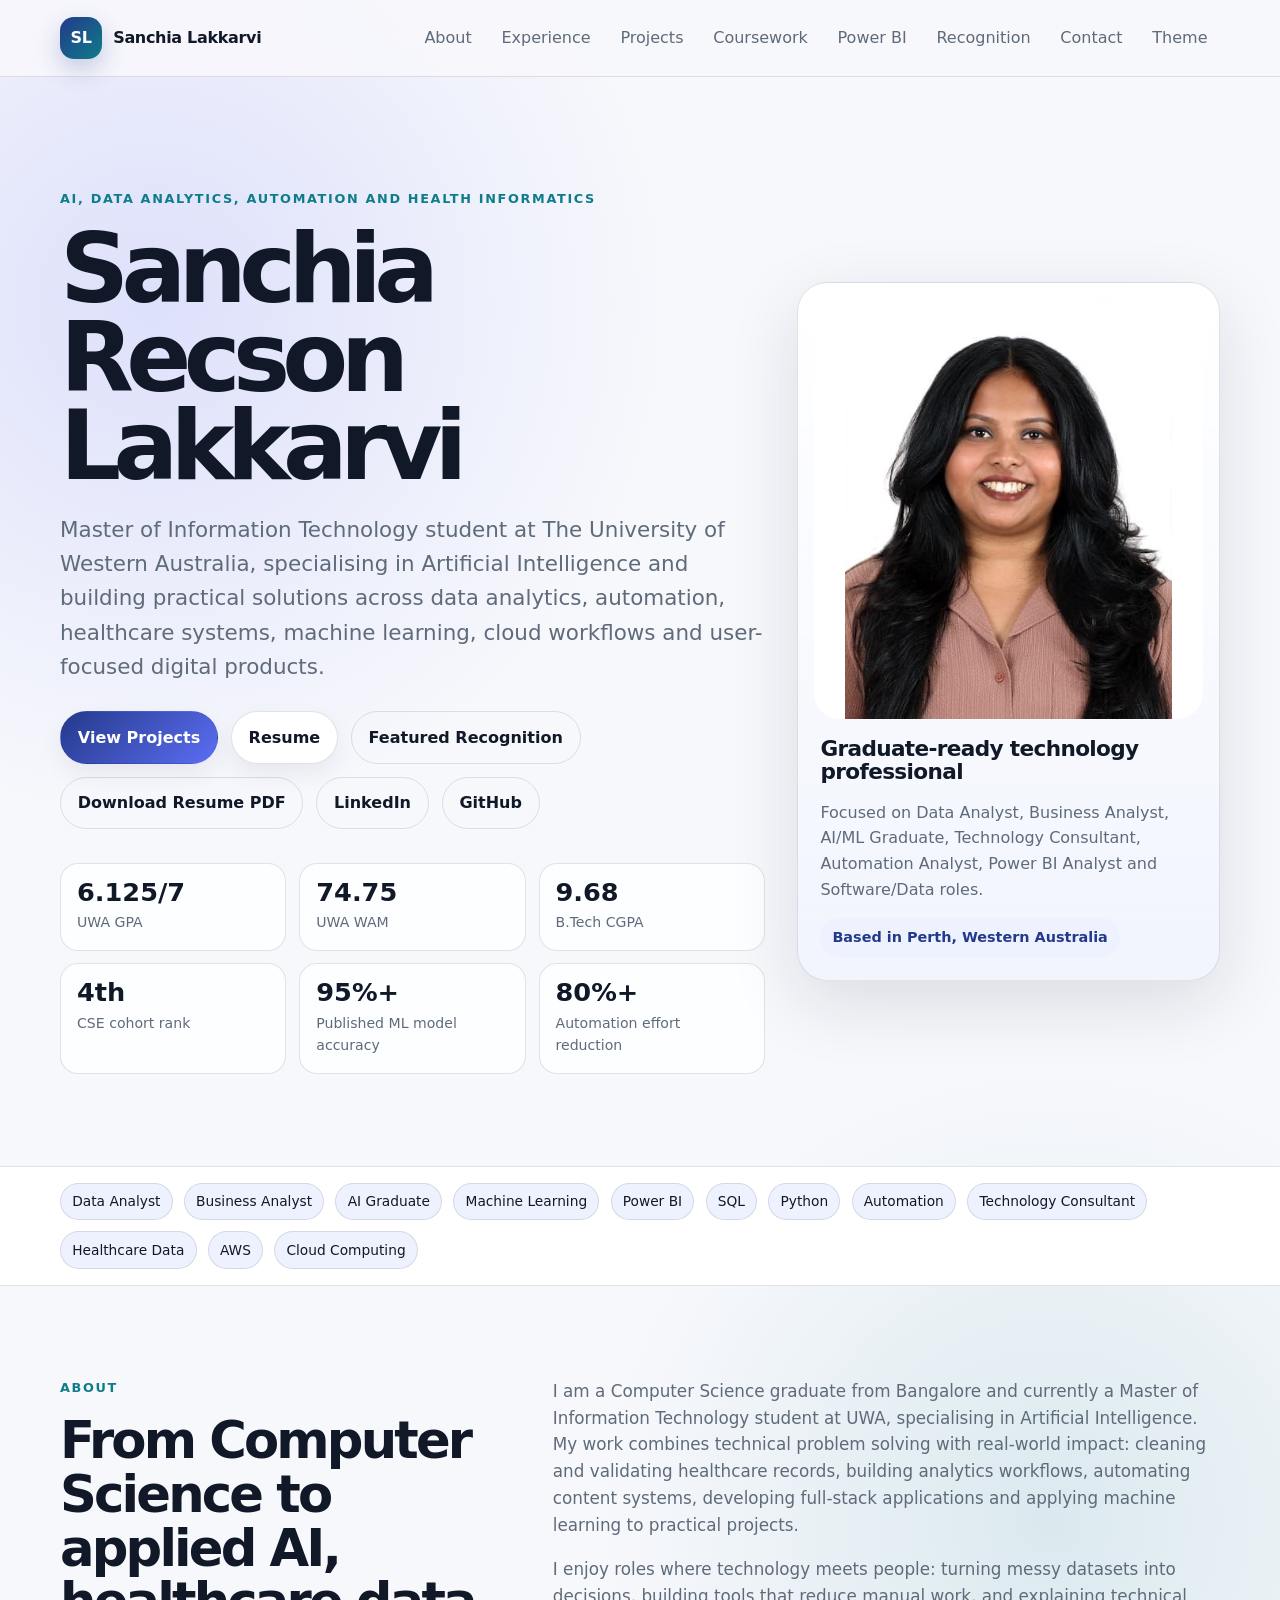
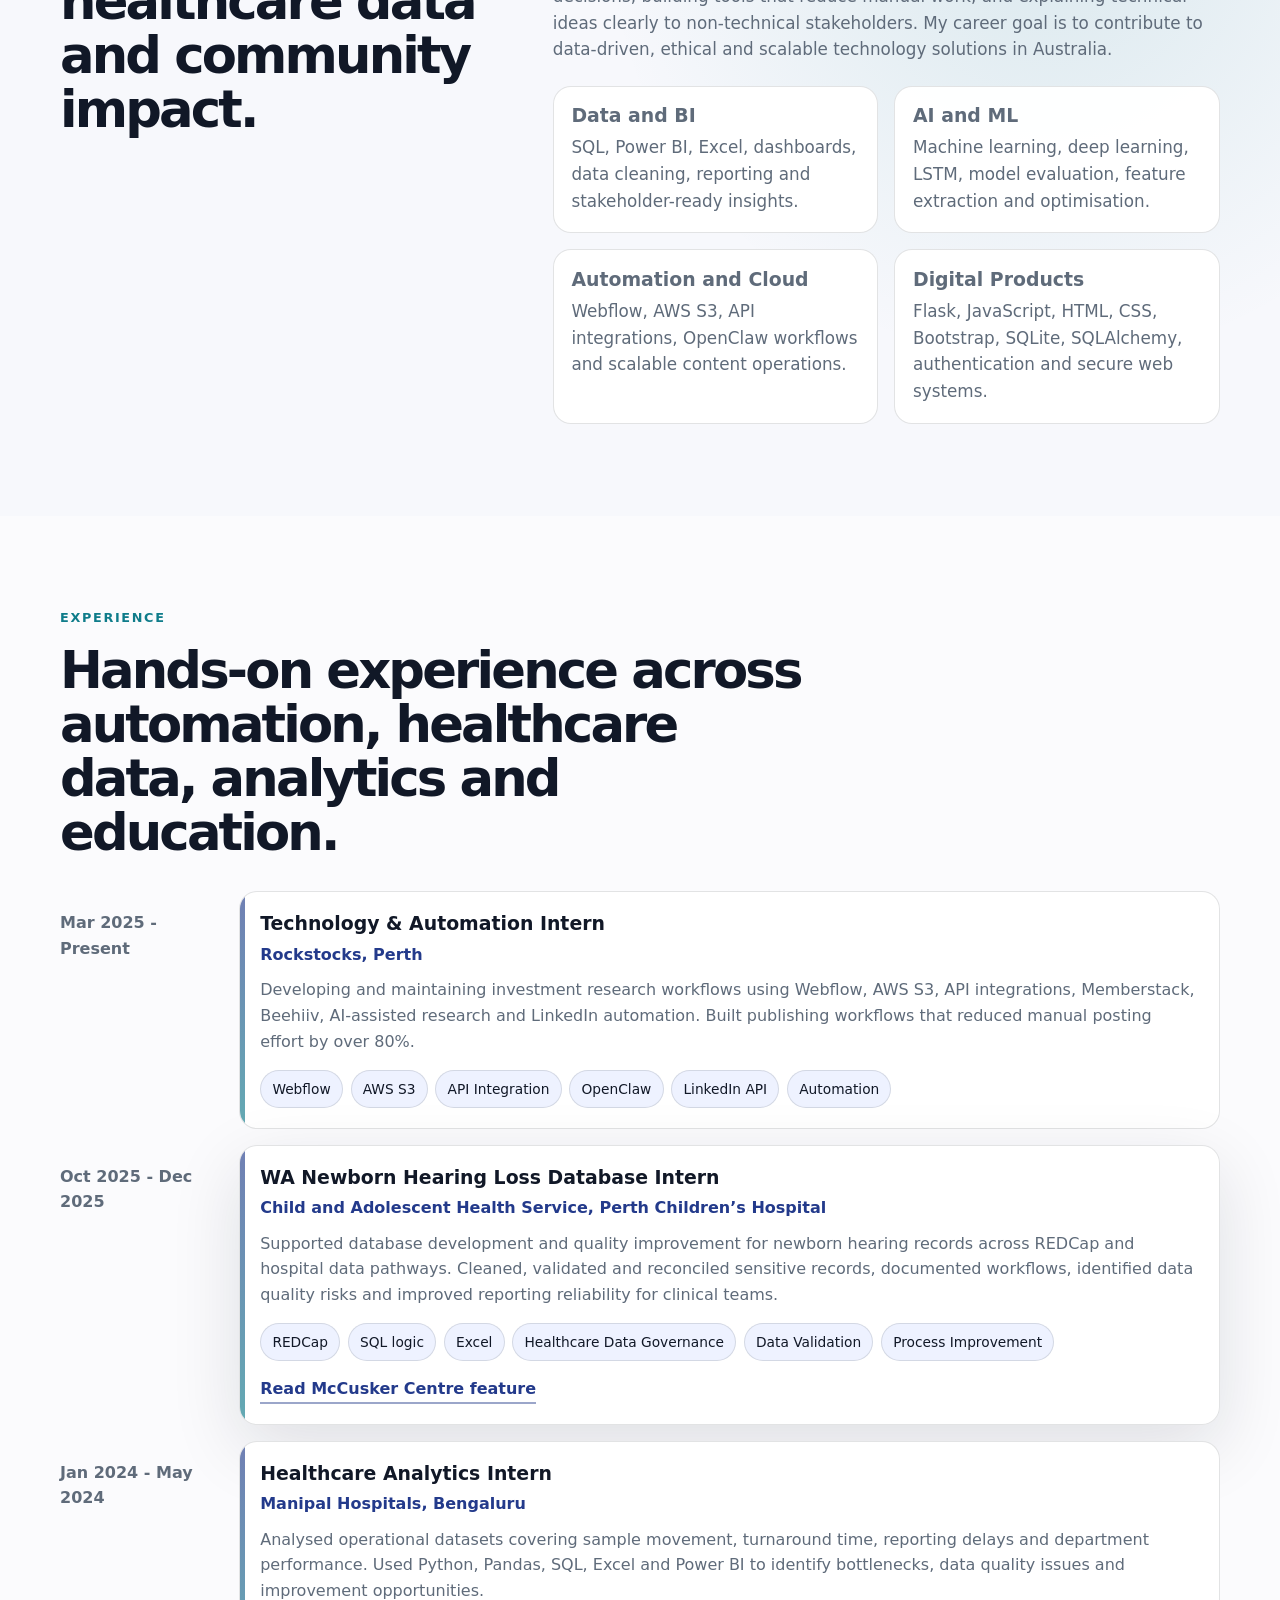
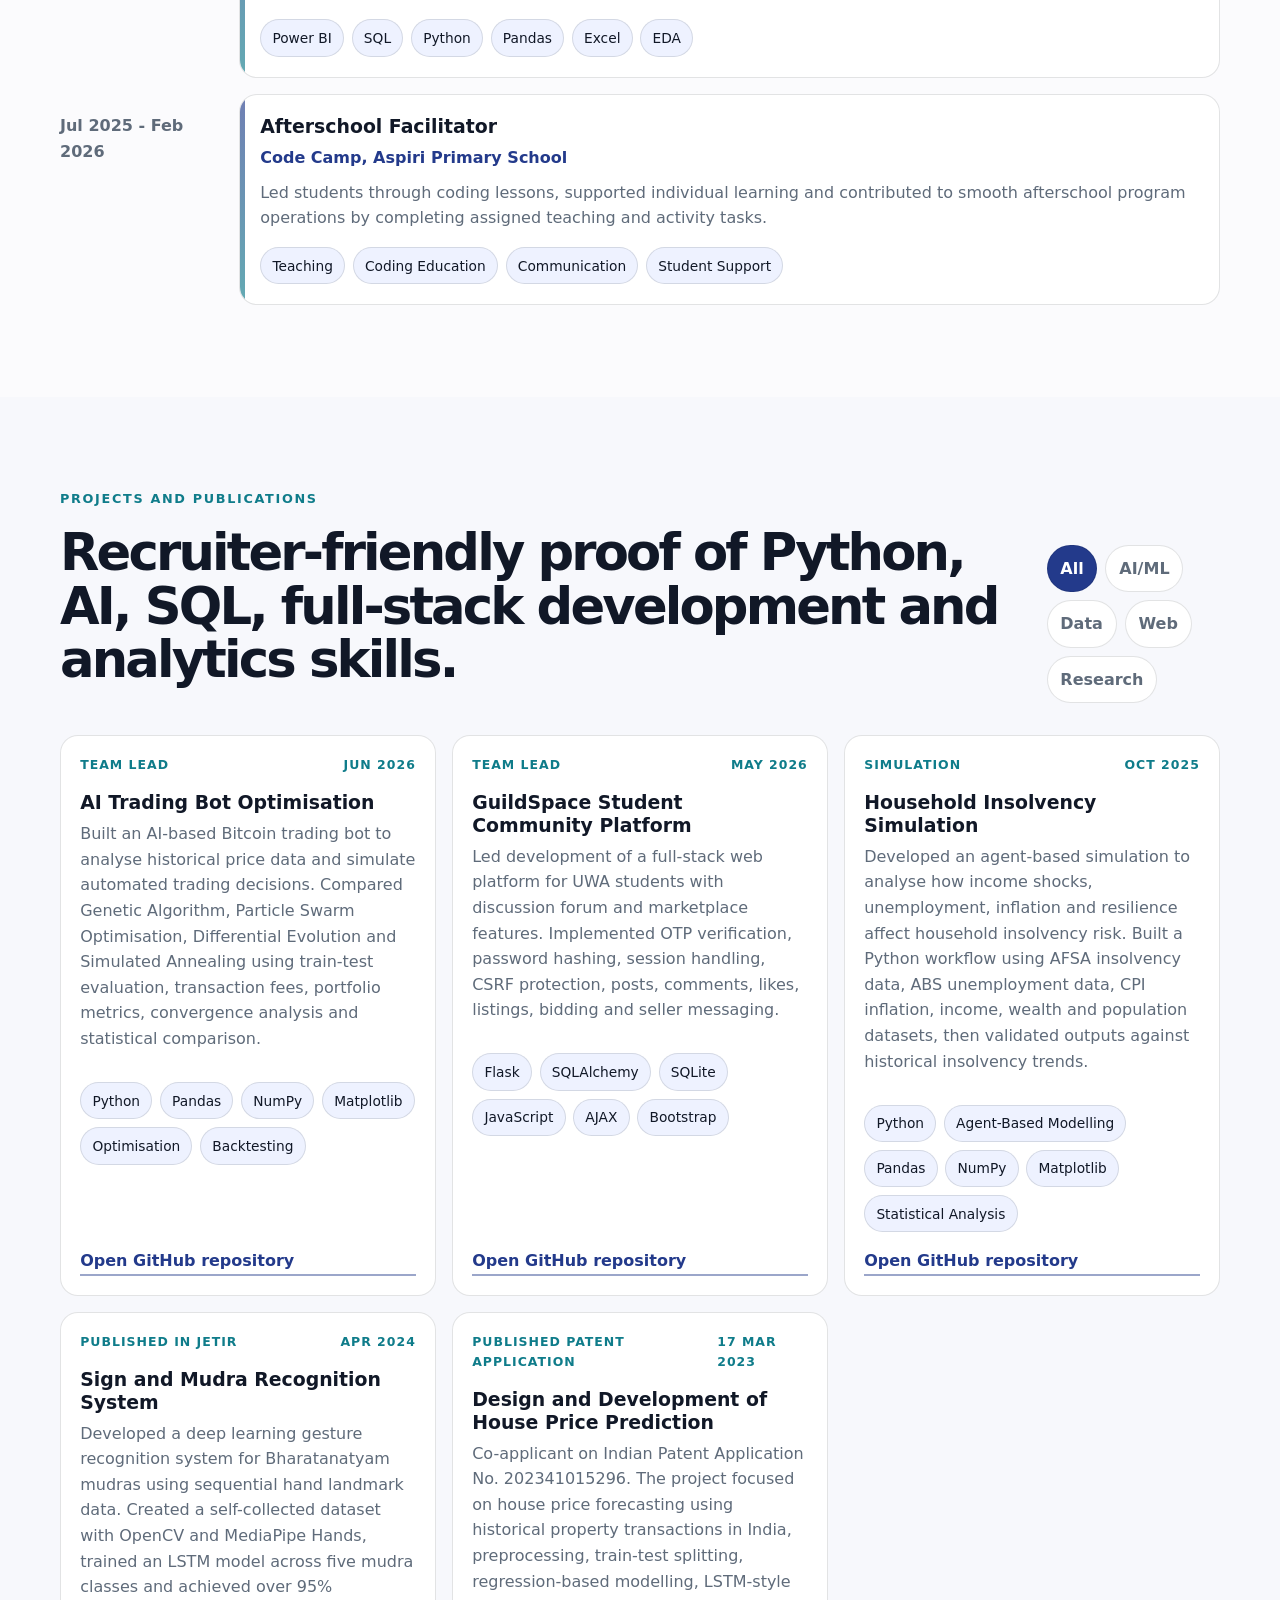
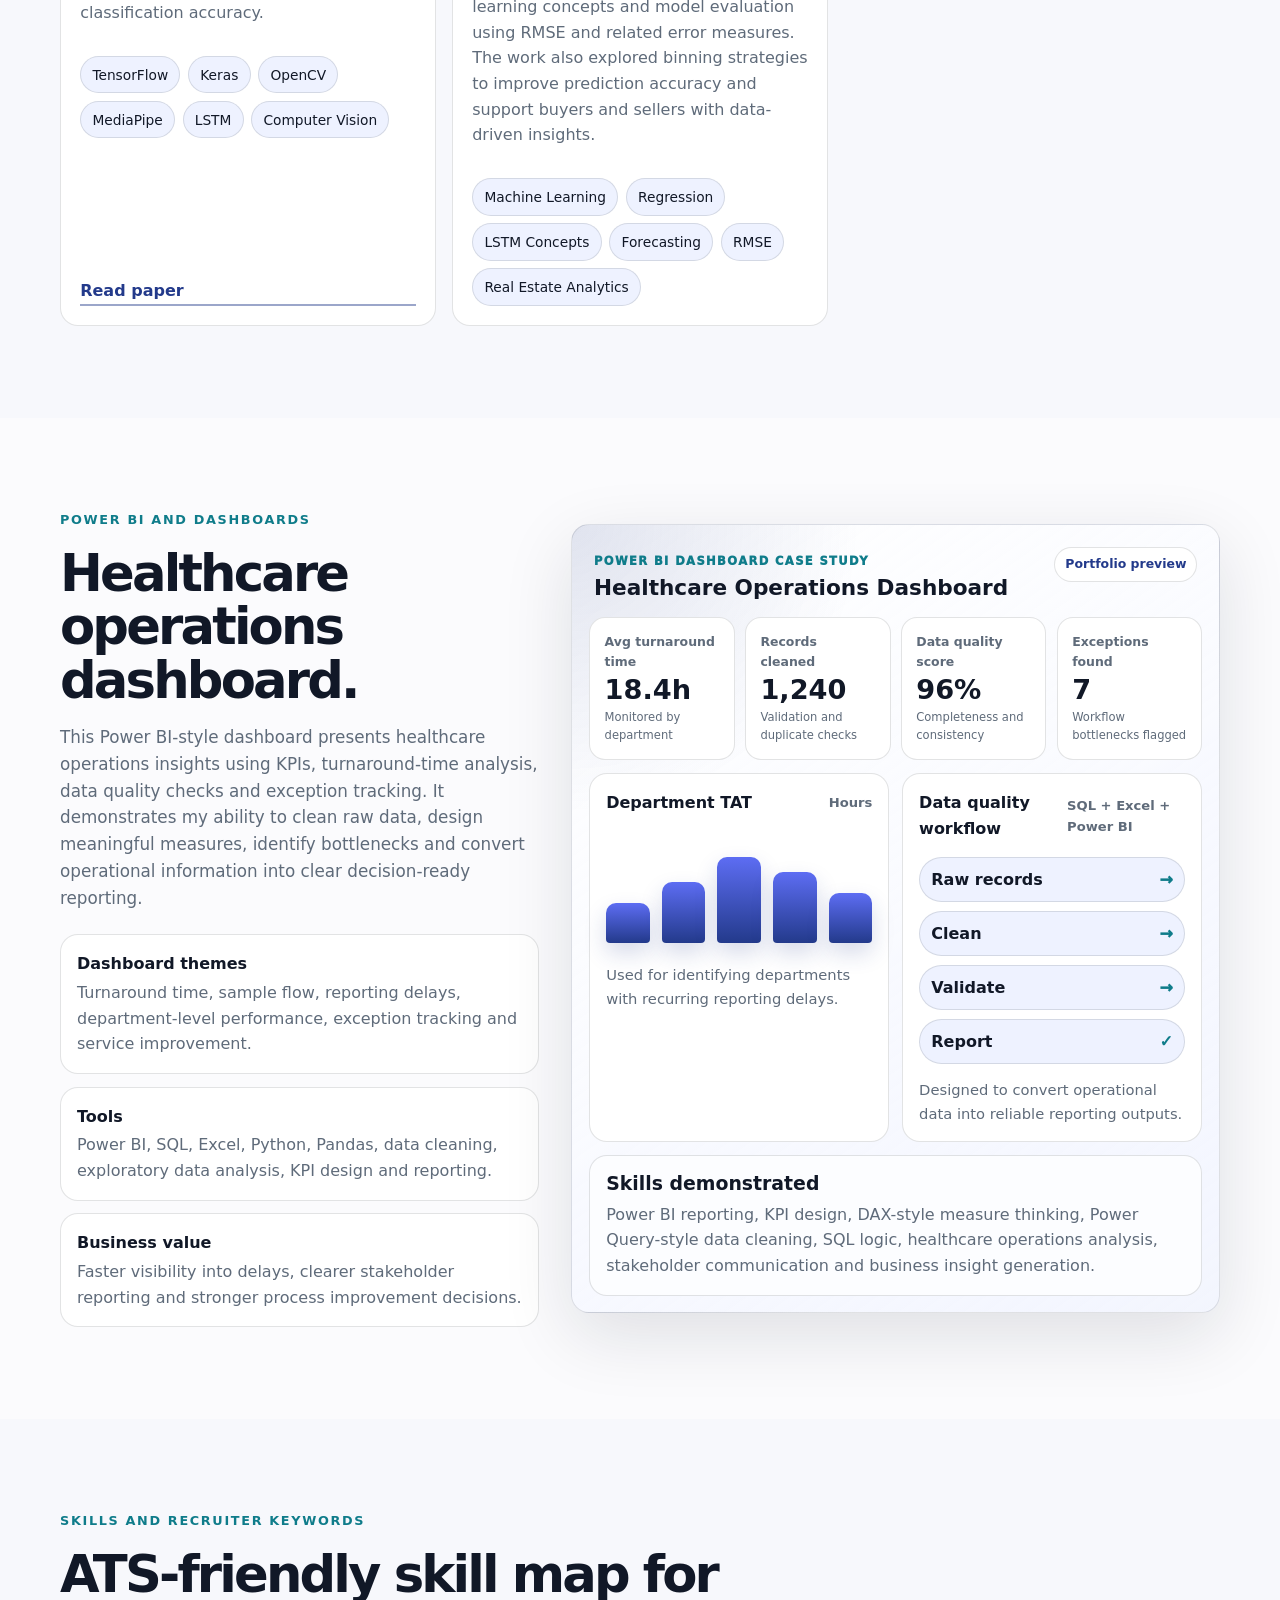
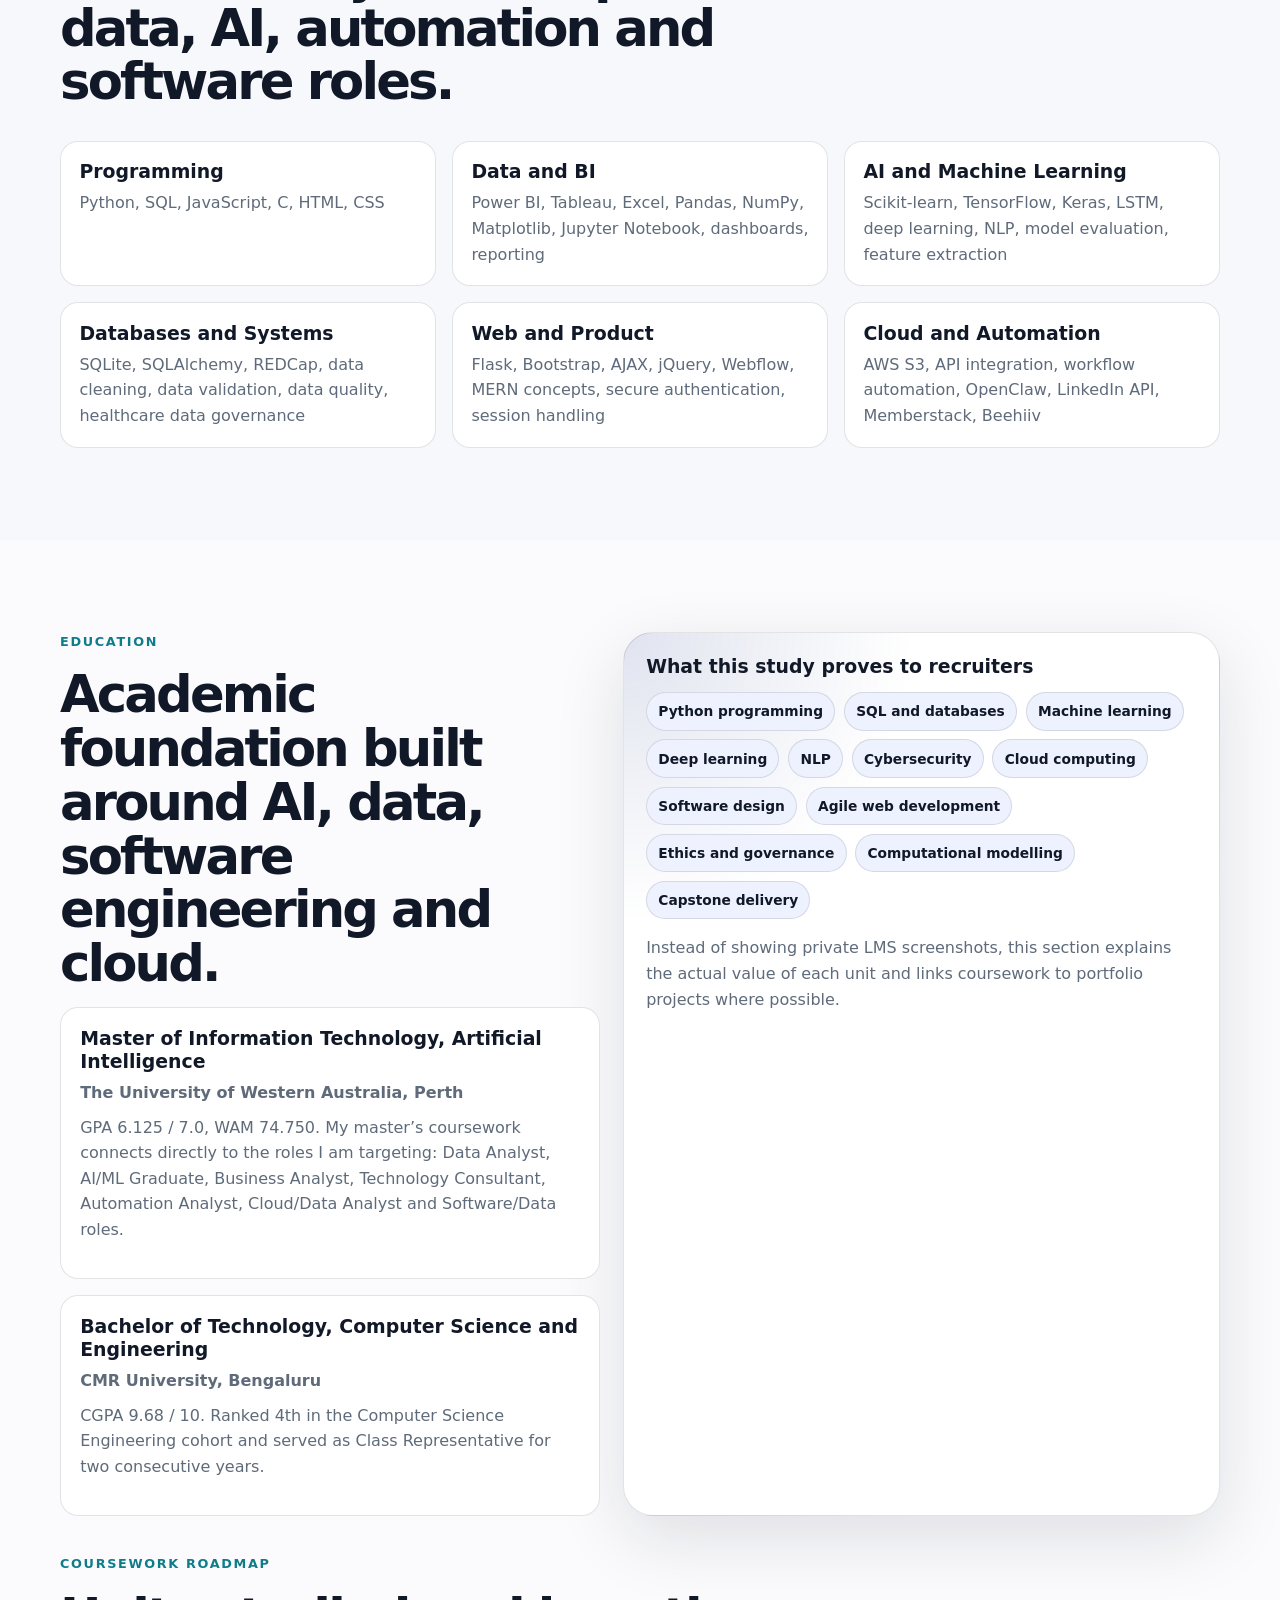
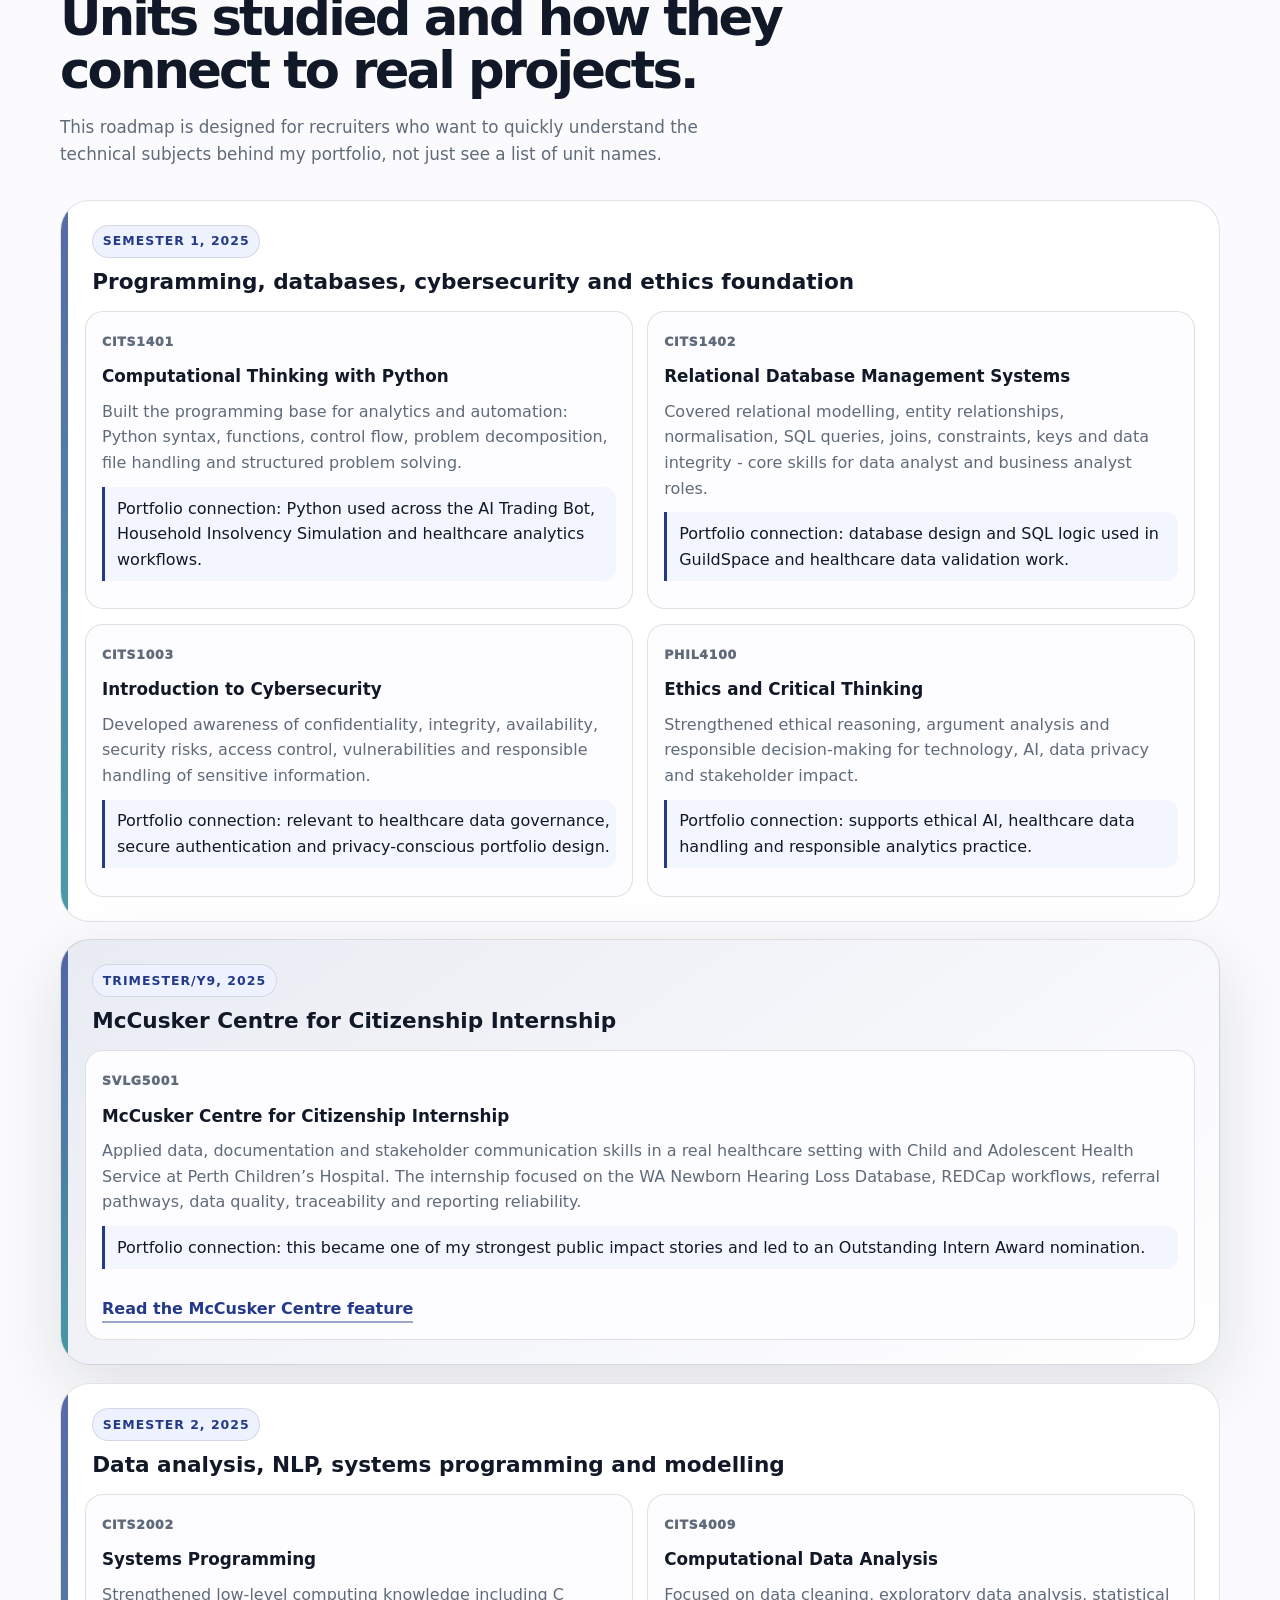
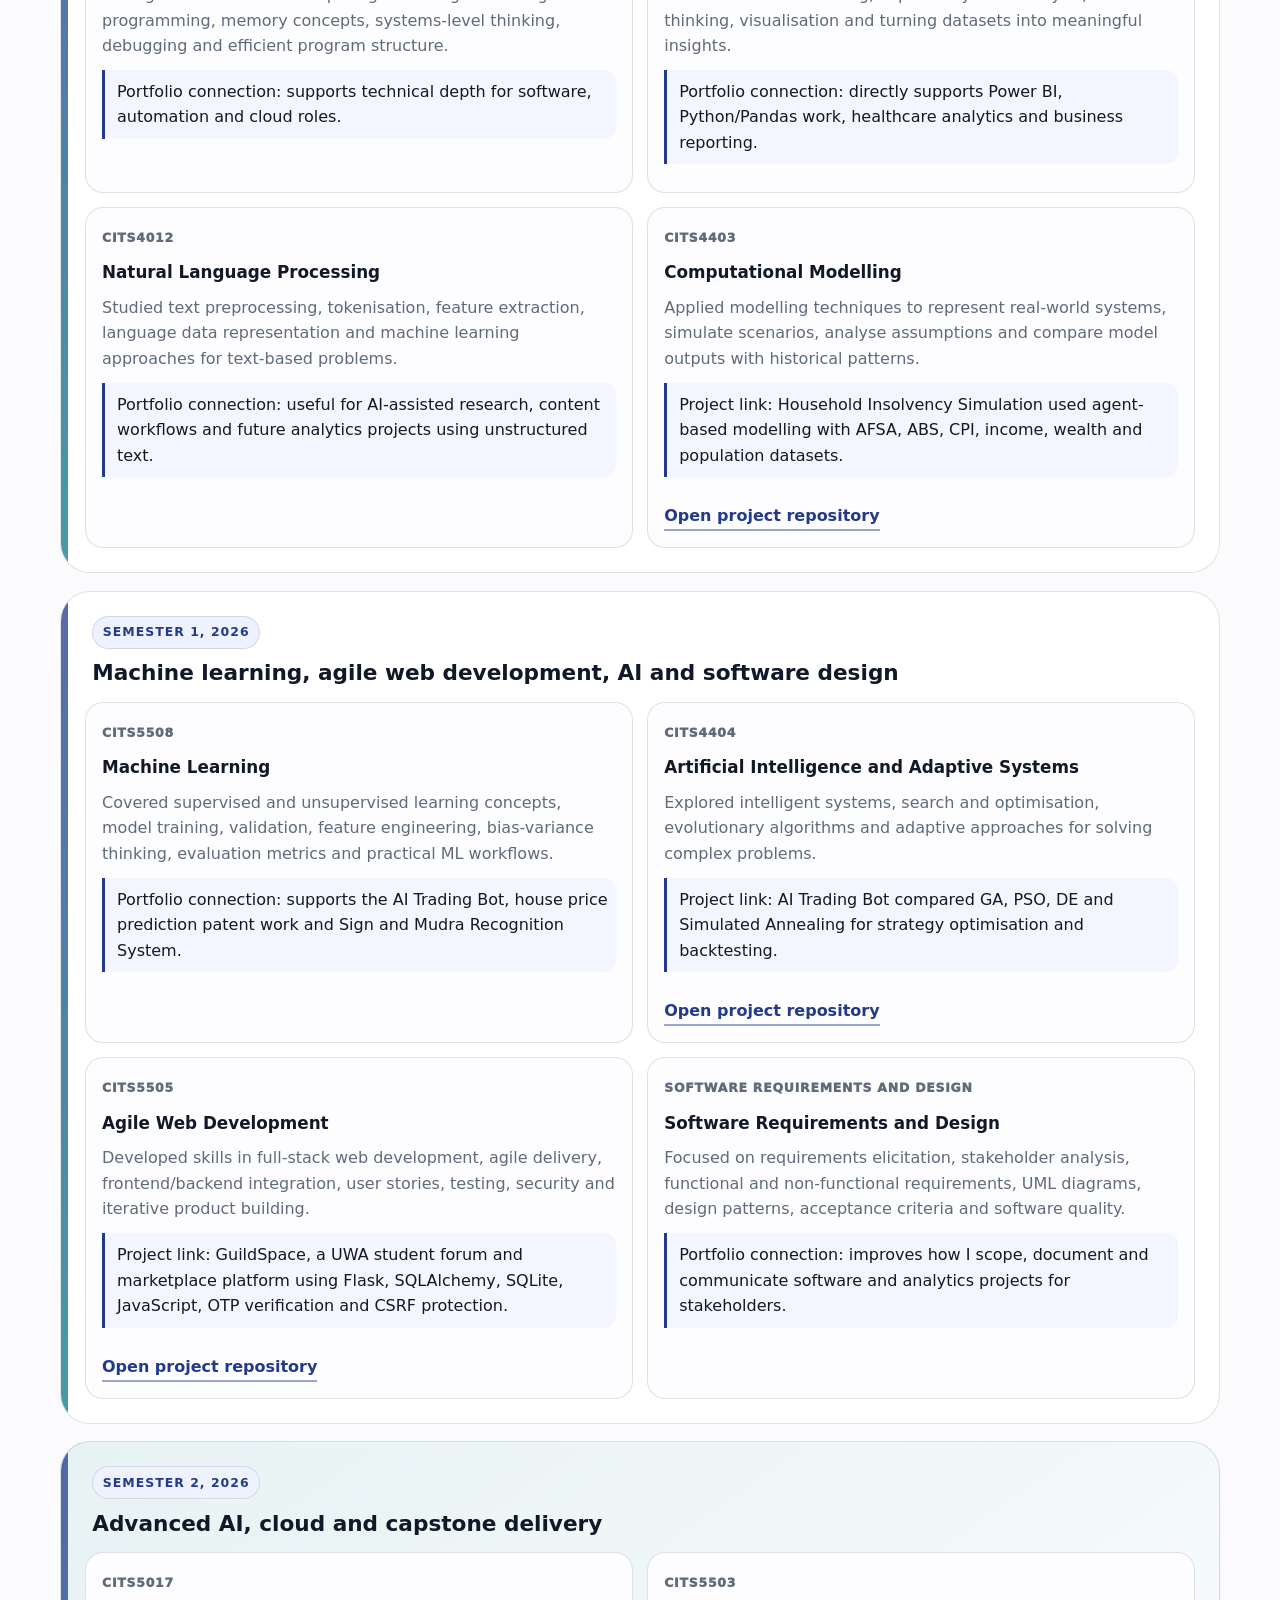
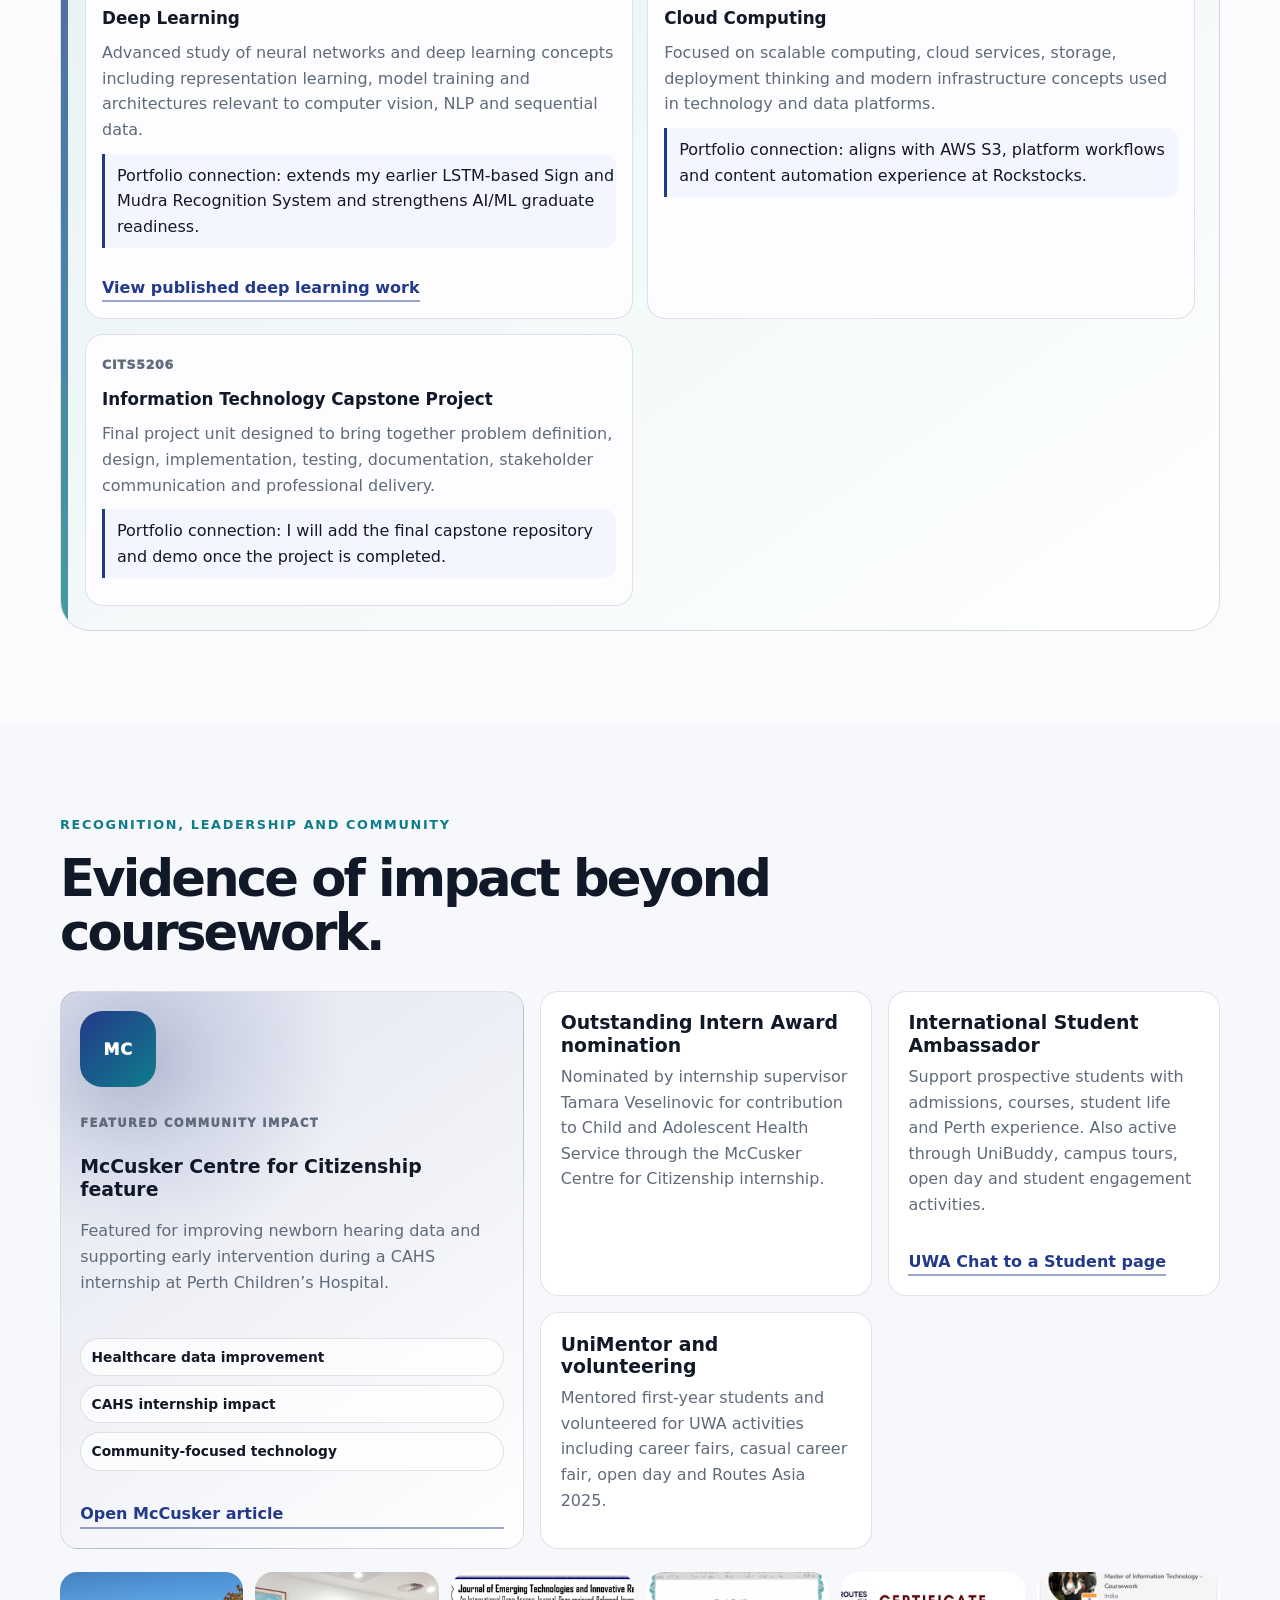
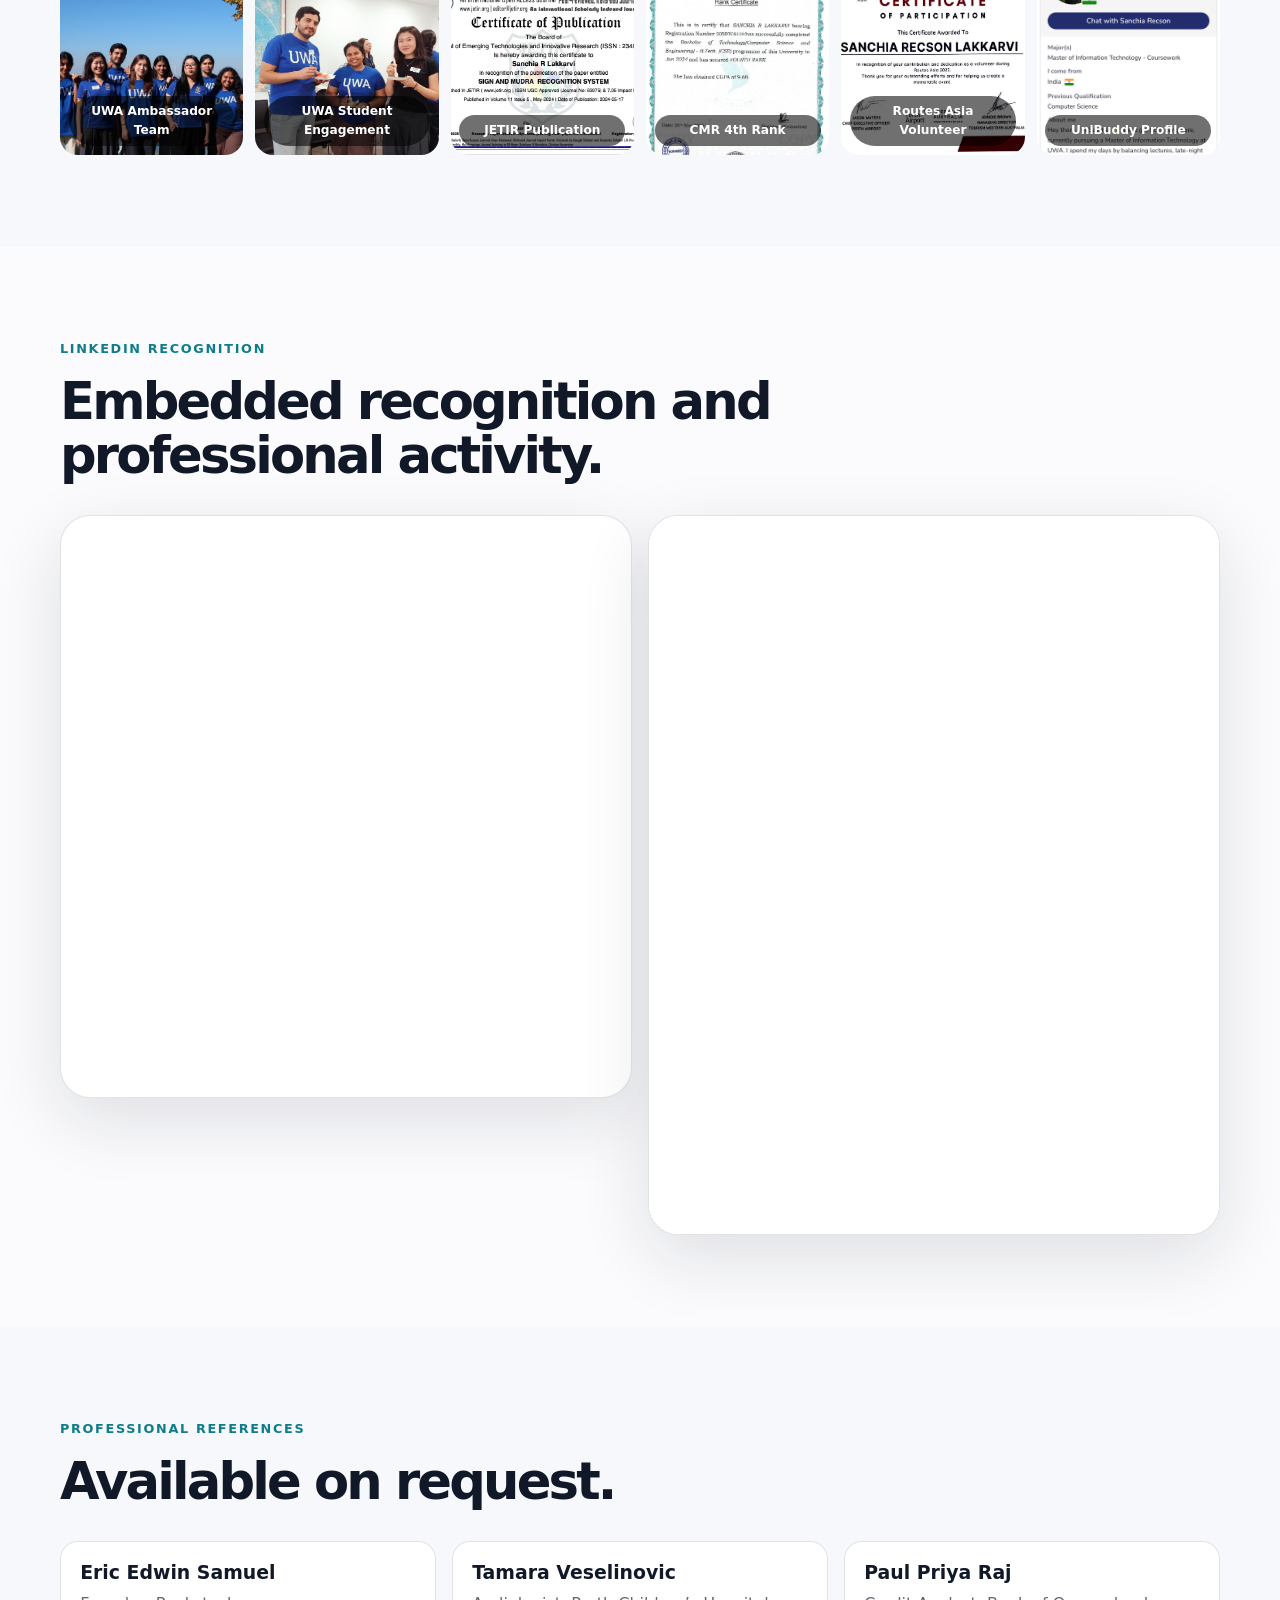
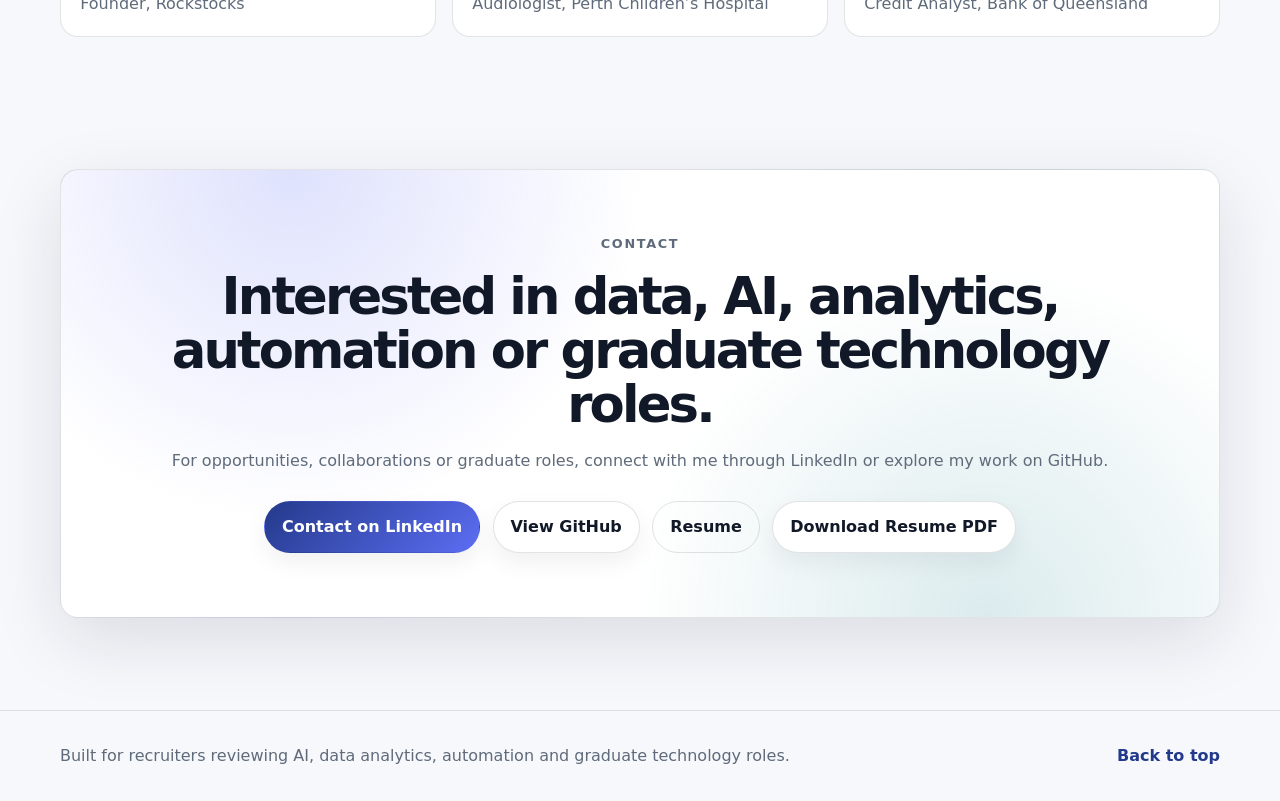
==== commit 45bb5940: "Apply final portfolio updates" ====
--- a/index.html
+++ b/index.html
@@ -68,12 +68,15 @@
           <p class="hero-lead">Master of Information Technology student at The University of Western Australia, specialising in Artificial Intelligence and building practical solutions across data analytics, automation, healthcare systems, machine learning, cloud workflows and user-focused digital products.</p>
           <div class="hero-actions">
             <a class="btn primary" href="#projects">View Projects</a>
-            <a class="btn" href="resume.html">View Public Resume</a>
+            <a class="btn" href="resume.html">Resume</a>
+            <a class="btn ghost" href="#recognition">Featured Recognition</a>
             <a class="btn ghost" href="assets/docs/Sanchia_Recson_Lakkarvi_Public_Resume.pdf" target="_blank" rel="noopener">Download Resume PDF</a>
             <a class="btn ghost" href="https://www.linkedin.com/in/sanchialakkarvi/" target="_blank" rel="noopener">LinkedIn</a>
             <a class="btn ghost" href="https://github.com/SanchiaLakkarvi" target="_blank" rel="noopener">GitHub</a>
           </div>
           <div class="metric-strip" aria-label="Professional highlights">
+            <div><strong>6.125/7</strong><span>UWA GPA</span></div>
+            <div><strong>74.75</strong><span>UWA WAM</span></div>
             <div><strong>9.68</strong><span>B.Tech CGPA</span></div>
             <div><strong>4th</strong><span>CSE cohort rank</span></div>
             <div><strong>95%+</strong><span>Published ML model accuracy</span></div>
@@ -239,19 +242,47 @@
       <div class="container analytics-grid">
         <div>
           <p class="section-label">Power BI and dashboards</p>
-          <h2>Analytics storytelling for operational decisions.</h2>
-          <p class="prose narrow">This section is designed to show recruiters that I can turn raw operational data into dashboards, KPIs, bottleneck analysis and decision-ready reports. Replace the dashboard concept with a published Power BI iframe when your report is ready.</p>
+          <h2>Healthcare operations dashboard.</h2>
+          <p class="prose narrow">This Power BI-style dashboard presents healthcare operations insights using KPIs, turnaround-time analysis, data quality checks and exception tracking. It demonstrates my ability to clean raw data, design meaningful measures, identify bottlenecks and convert operational information into clear decision-ready reporting.</p>
           <div class="analytics-list">
-            <div><strong>Dashboard themes</strong><span>Turnaround time, sample flow, reporting delays, department-level performance, exception tracking.</span></div>
-            <div><strong>Tools</strong><span>Power BI, SQL, Excel, Python, Pandas, data cleaning, exploratory data analysis and reporting.</span></div>
-            <div><strong>Business value</strong><span>Faster visibility into delays, clearer stakeholder reporting and better process improvement decisions.</span></div>
-          </div>
-        </div>
-        <div class="dashboard-card">
-          <img src="assets/img/powerbi-dashboard-concept.svg" alt="Power BI style healthcare operations dashboard concept">
+            <div><strong>Dashboard themes</strong><span>Turnaround time, sample flow, reporting delays, department-level performance, exception tracking and service improvement.</span></div>
+            <div><strong>Tools</strong><span>Power BI, SQL, Excel, Python, Pandas, data cleaning, exploratory data analysis, KPI design and reporting.</span></div>
+            <div><strong>Business value</strong><span>Faster visibility into delays, clearer stakeholder reporting and stronger process improvement decisions.</span></div>
+          </div>
+        </div>
+        <div class="dashboard-card live-dashboard" aria-label="Power BI dashboard case study preview">
+          <div class="dashboard-topbar">
+            <div>
+              <span class="mini-label">Power BI dashboard case study</span>
+              <h3>Healthcare Operations Dashboard</h3>
+            </div>
+            <span class="status-pill">Portfolio preview</span>
+          </div>
+          <div class="kpi-grid">
+            <div class="kpi-card"><span>Avg turnaround time</span><strong>18.4h</strong><small>Monitored by department</small></div>
+            <div class="kpi-card"><span>Records cleaned</span><strong>1,240</strong><small>Validation and duplicate checks</small></div>
+            <div class="kpi-card"><span>Data quality score</span><strong>96%</strong><small>Completeness and consistency</small></div>
+            <div class="kpi-card"><span>Exceptions found</span><strong>7</strong><small>Workflow bottlenecks flagged</small></div>
+          </div>
+          <div class="viz-grid">
+            <div class="viz-panel">
+              <div class="viz-head"><strong>Department TAT</strong><span>Hours</span></div>
+              <div class="bar-chart" aria-hidden="true">
+                <span style="--h:38%"></span><span style="--h:58%"></span><span style="--h:82%"></span><span style="--h:68%"></span><span style="--h:48%"></span>
+              </div>
+              <p>Used for identifying departments with recurring reporting delays.</p>
+            </div>
+            <div class="viz-panel">
+              <div class="viz-head"><strong>Data quality workflow</strong><span>SQL + Excel + Power BI</span></div>
+              <div class="flow-list">
+                <span>Raw records</span><span>Clean</span><span>Validate</span><span>Report</span>
+              </div>
+              <p>Designed to convert operational data into reliable reporting outputs.</p>
+            </div>
+          </div>
           <div class="dashboard-note">
-            <h3>Power BI embed placeholder</h3>
-            <p>When you publish a Power BI report, paste the public embed iframe into the marked place in the HTML file.</p>
+            <h3>Skills demonstrated</h3>
+            <p>Power BI reporting, KPI design, DAX-style measure thinking, Power Query-style data cleaning, SQL logic, healthcare operations analysis, stakeholder communication and business insight generation.</p>
           </div>
         </div>
       </div>
@@ -475,9 +506,16 @@
         </div>
         <div class="recognition-grid">
           <article class="recognition-card main-recognition">
+            <div class="recognition-logo" aria-hidden="true">MC</div>
+            <p class="mini-label">Featured community impact</p>
             <h3>McCusker Centre for Citizenship feature</h3>
             <p>Featured for improving newborn hearing data and supporting early intervention during a CAHS internship at Perth Children’s Hospital.</p>
-            <a class="text-link" href="https://mccuskercentre.uwa.edu.au/news/sanchia-cahs" target="_blank" rel="noopener">Open article</a>
+            <div class="impact-list">
+              <span>Healthcare data improvement</span>
+              <span>CAHS internship impact</span>
+              <span>Community-focused technology</span>
+            </div>
+            <a class="text-link" href="https://mccuskercentre.uwa.edu.au/news/sanchia-cahs" target="_blank" rel="noopener">Open McCusker article</a>
           </article>
           <article class="recognition-card">
             <h3>Outstanding Intern Award nomination</h3>
@@ -508,7 +546,7 @@
     <section id="linkedin" class="section-pad alt">
       <div class="container">
         <div class="section-head">
-          <p class="section-label">LinkedIn proof</p>
+          <p class="section-label">LinkedIn recognition</p>
           <h2>Embedded recognition and professional activity.</h2>
         </div>
         <div class="linkedin-grid">
@@ -544,7 +582,7 @@
         <div class="hero-actions center">
           <a class="btn primary" href="https://www.linkedin.com/in/sanchialakkarvi/" target="_blank" rel="noopener">Contact on LinkedIn</a>
           <a class="btn" href="https://github.com/SanchiaLakkarvi" target="_blank" rel="noopener">View GitHub</a>
-          <a class="btn ghost" href="resume.html">View Public Resume</a>
+          <a class="btn ghost" href="resume.html">Resume</a>
           <a class="btn" href="assets/docs/Sanchia_Recson_Lakkarvi_Public_Resume.pdf" target="_blank" rel="noopener">Download Resume PDF</a>
         </div>
       </div>
--- a/assets/css/style.css
+++ b/assets/css/style.css
@@ -181,7 +181,7 @@
 .btn.ghost { background: transparent; box-shadow: none; }
 .metric-strip {
   display: grid;
-  grid-template-columns: repeat(4, minmax(0, 1fr));
+  grid-template-columns: repeat(3, minmax(0, 1fr));
   gap: .8rem;
   margin-top: 2.1rem;
 }
@@ -206,7 +206,7 @@
   overflow: hidden;
   background: var(--surface-2);
 }
-.profile-frame img { width: 100%; height: 100%; object-fit: cover; object-position: center top; }
+.profile-frame img { width: 100%; height: 100%; object-fit: contain; object-position: center center; background: #fff; }
 .hero-card-body { padding: 1.2rem .4rem .4rem; }
 .hero-card-body h2 { font-size: 1.35rem; letter-spacing: -0.03em; }
 .hero-card-body p { color: var(--muted); }
@@ -366,7 +366,46 @@
   gap: 1rem;
 }
 .recognition-card { padding: 1.2rem; }
-.main-recognition { grid-row: span 2; background: linear-gradient(145deg, color-mix(in srgb, var(--primary) 13%, var(--surface)), var(--surface)); }
+.main-recognition {
+  grid-row: span 2;
+  background:
+    radial-gradient(circle at 20% 12%, color-mix(in srgb, var(--primary) 20%, transparent), transparent 12rem),
+    linear-gradient(145deg, color-mix(in srgb, var(--primary) 13%, var(--surface)), var(--surface));
+  display: flex;
+  flex-direction: column;
+  justify-content: space-between;
+  min-height: 280px;
+}
+.recognition-logo {
+  width: 76px;
+  height: 76px;
+  border-radius: 22px;
+  display: grid;
+  place-items: center;
+  margin-bottom: 1rem;
+  background: linear-gradient(135deg, var(--primary), var(--accent));
+  color: white;
+  font-weight: 950;
+  letter-spacing: .06em;
+  box-shadow: var(--shadow);
+}
+.impact-list {
+  display: grid;
+  gap: .55rem;
+  margin: 1rem 0 .3rem;
+}
+.impact-list span {
+  display: inline-flex;
+  align-items: center;
+  border: 1px solid var(--line);
+  background: color-mix(in srgb, var(--surface) 70%, transparent);
+  border-radius: 999px;
+  padding: .45rem .65rem;
+  color: var(--text);
+  font-weight: 800;
+  font-size: .86rem;
+}
+.projects-section { break-before: page; page-break-before: always; }
 .gallery {
   display: grid;
   grid-template-columns: repeat(6, minmax(0, 1fr));
@@ -636,3 +675,128 @@
   body { background: white; color: #111827; }
   .resume-sheet { box-shadow: none; border: 0; margin: 0; padding: 0; }
 }
+
+/* Recruiter-friendly dashboard preview rendered in HTML/CSS, not as an image */
+.live-dashboard {
+  padding: 1.05rem;
+  background:
+    radial-gradient(circle at 0% 0%, color-mix(in srgb, var(--primary) 14%, transparent), transparent 18rem),
+    linear-gradient(145deg, color-mix(in srgb, var(--surface) 97%, transparent), color-mix(in srgb, var(--surface-2) 65%, transparent));
+}
+.dashboard-topbar {
+  display: flex;
+  justify-content: space-between;
+  gap: 1rem;
+  align-items: start;
+  padding: .3rem .3rem 1rem;
+}
+.dashboard-topbar h3 { margin: .15rem 0 0; font-size: 1.35rem; }
+.mini-label {
+  color: var(--accent);
+  font-weight: 950;
+  text-transform: uppercase;
+  letter-spacing: .12em;
+  font-size: .72rem;
+}
+.status-pill {
+  display: inline-flex;
+  border: 1px solid var(--line);
+  border-radius: 999px;
+  padding: .42rem .62rem;
+  color: var(--primary);
+  background: var(--surface);
+  font-weight: 900;
+  font-size: .78rem;
+  white-space: nowrap;
+}
+.kpi-grid {
+  display: grid;
+  grid-template-columns: repeat(4, minmax(0, 1fr));
+  gap: .65rem;
+}
+.kpi-card {
+  border: 1px solid var(--line);
+  border-radius: 16px;
+  padding: .9rem;
+  background: var(--surface);
+}
+.kpi-card span, .kpi-card small { display: block; color: var(--muted); }
+.kpi-card span { font-weight: 800; font-size: .78rem; }
+.kpi-card strong { display: block; margin: .28rem 0; font-size: 1.7rem; line-height: 1; color: var(--text); }
+.kpi-card small { font-size: .72rem; }
+.viz-grid {
+  display: grid;
+  grid-template-columns: 1fr 1fr;
+  gap: .8rem;
+  margin-top: .8rem;
+}
+.viz-panel {
+  border: 1px solid var(--line);
+  border-radius: 18px;
+  background: var(--surface);
+  padding: 1rem;
+  min-height: 210px;
+}
+.viz-head {
+  display: flex;
+  justify-content: space-between;
+  align-items: center;
+  gap: .8rem;
+  margin-bottom: 1rem;
+}
+.viz-head span { color: var(--muted); font-size: .82rem; font-weight: 800; }
+.bar-chart {
+  height: 118px;
+  display: flex;
+  gap: .75rem;
+  align-items: end;
+  padding: .4rem 0;
+}
+.bar-chart span {
+  flex: 1;
+  min-width: 24px;
+  height: var(--h);
+  border-radius: 10px 10px 4px 4px;
+  background: linear-gradient(180deg, var(--primary-2), var(--primary));
+  box-shadow: 0 10px 22px color-mix(in srgb, var(--primary) 18%, transparent);
+}
+.viz-panel p { margin: .85rem 0 0; color: var(--muted); font-size: .92rem; }
+.flow-list {
+  display: grid;
+  gap: .55rem;
+  margin-top: .6rem;
+}
+.flow-list span {
+  display: flex;
+  align-items: center;
+  justify-content: space-between;
+  border: 1px solid var(--line);
+  border-radius: 999px;
+  padding: .55rem .7rem;
+  background: var(--surface-2);
+  font-weight: 850;
+}
+.flow-list span:after {
+  content: "→";
+  color: var(--accent);
+  font-weight: 950;
+}
+.flow-list span:last-child:after { content: "✓"; }
+.live-dashboard .dashboard-note {
+  margin-top: .8rem;
+  border: 1px solid var(--line);
+  border-radius: 18px;
+  padding: 1rem;
+  background: color-mix(in srgb, var(--surface) 84%, var(--surface-2));
+}
+.live-dashboard .dashboard-note p { margin-bottom: 0; }
+
+@media (max-width: 980px) {
+  .kpi-grid { grid-template-columns: repeat(2, minmax(0, 1fr)); }
+}
+
+@media (max-width: 760px) {
+  .dashboard-topbar { display: block; }
+  .status-pill { margin-top: .7rem; }
+  .kpi-grid, .viz-grid { grid-template-columns: 1fr; }
+}
